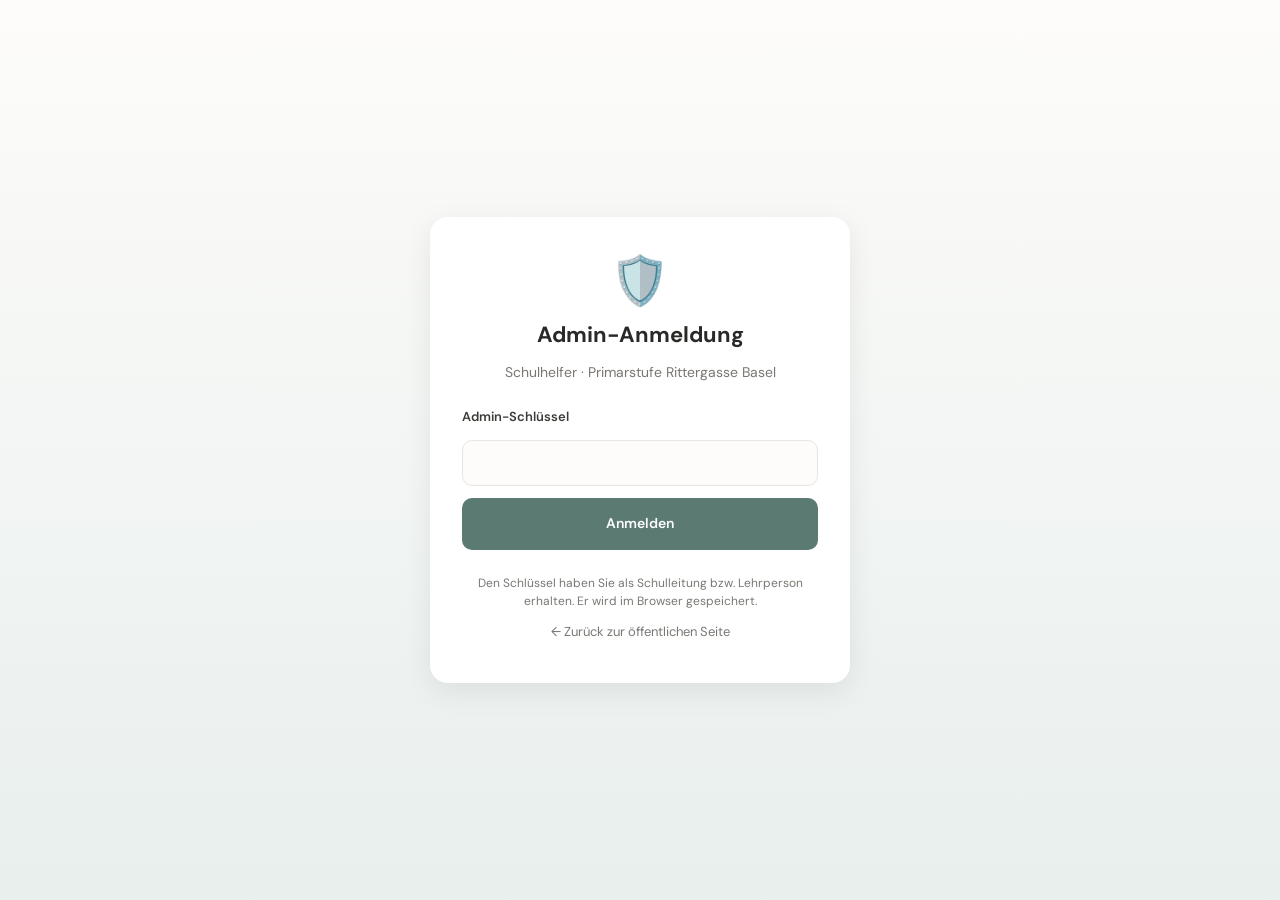
==== admin/index.html @ 792a7410 "Auto-archive by calendar year Replaces Schuljahr (Aug–Jul school year) with calendar-year semantics " ====
<!DOCTYPE html>
<html lang="de">
<head>
  <meta charset="UTF-8">
  <meta name="viewport" content="width=device-width, initial-scale=1, viewport-fit=cover">
  <meta name="theme-color" content="#1e3a5f">
  <meta name="robots" content="noindex,nofollow">
  <title>Admin · Schulhelfer Rittergasse</title>

  <link rel="preconnect" href="https://fonts.googleapis.com">
  <link rel="preconnect" href="https://fonts.gstatic.com" crossorigin>
  <link href="https://fonts.googleapis.com/css2?family=DM+Sans:wght@400;500;600;700&display=swap" rel="stylesheet">

  <!-- Reuse the public-site design tokens (palette, typography, spacing). -->
  <link rel="stylesheet" href="../css/styles.css">
  <link rel="stylesheet" href="admin.css">

  <!-- Prevent flash of wrong theme. -->
  <script>
    (function(){var t=localStorage.getItem('theme')||(matchMedia('(prefers-color-scheme:dark)').matches?'dark':'light');if(t==='dark')document.documentElement.setAttribute('data-theme','dark')})();
  </script>

  <link rel="icon" href="data:image/svg+xml,<svg xmlns='http://www.w3.org/2000/svg' viewBox='0 0 100 100'><text y='.9em' font-size='90'>🛡️</text></svg>">
</head>
<body class="admin-body">

  <!-- ============================ Login ============================ -->
  <section id="login-view" class="admin-login" hidden>
    <div class="login-card">
      <div class="login-icon" aria-hidden="true">🛡️</div>
      <h1>Admin-Anmeldung</h1>
      <p class="login-sub">Schulhelfer · Primarstufe Rittergasse Basel</p>
      <form id="login-form" autocomplete="off">
        <label for="login-key">Admin-Schlüssel</label>
        <input type="password" id="login-key" autocomplete="current-password" autocapitalize="off" required>
        <button type="submit" class="btn btn-primary" id="login-btn">
          <span class="btn-label">Anmelden</span>
          <span class="btn-spinner" hidden></span>
        </button>
      </form>
      <p id="login-error" class="error-msg" hidden></p>
      <p class="login-help">
        Den Schlüssel haben Sie als Schulleitung bzw. Lehrperson erhalten.
        Er wird im Browser gespeichert.
      </p>
      <p class="login-back"><a href="../">← Zurück zur öffentlichen Seite</a></p>
    </div>
  </section>

  <!-- ============================ Dashboard ============================ -->
  <section id="dashboard-view" class="admin-dashboard" hidden>
    <header class="admin-header">
      <div class="admin-header-row">
        <div class="admin-title-block">
          <span class="admin-icon" aria-hidden="true">🛡️</span>
          <div>
            <h1 class="admin-title">Schulhelfer · Admin</h1>
            <p class="admin-subtitle">Primarstufe Rittergasse Basel</p>
          </div>
        </div>
        <nav class="admin-nav">
          <a href="../" class="btn btn-ghost">→ öffentliche Seite</a>
          <button type="button" class="btn btn-ghost" id="logout-btn">Abmelden</button>
        </nav>
      </div>
    </header>

    <main class="admin-main">
      <div class="admin-toolbar">
        <button type="button" class="btn btn-primary" id="new-event-btn">+ Neuer Anlass</button>
        <button type="button" class="btn btn-secondary" id="refresh-btn" aria-label="Liste aktualisieren">↻</button>
        <span class="toolbar-spacer"></span>
        <button type="button" class="btn btn-ghost" id="integrity-btn" title="Auf Datenfehler prüfen">🔍 Daten prüfen</button>
        <button type="button" class="btn btn-ghost" id="archive-btn" title="Vergangenes Jahr archivieren">📂 Jahr archivieren</button>
        <a class="btn btn-ghost" id="sheet-link" href="#" target="_blank" rel="noopener noreferrer" title="Google-Tabelle öffnen (für Fortgeschrittene)">📋 Tabelle</a>
      </div>

      <div id="loading-banner" class="admin-banner admin-banner--info" hidden>Wird geladen…</div>
      <div id="error-banner" class="admin-banner admin-banner--error" hidden></div>
      <div id="success-banner" class="admin-banner admin-banner--success" hidden></div>

      <section class="admin-section">
        <div class="admin-section-head">
          <h2>Kommende Anlässe</h2>
          <span id="count-upcoming" class="admin-count">0</span>
        </div>
        <div id="upcoming-list" class="admin-event-list"></div>
        <p id="upcoming-empty" class="admin-empty" hidden>Keine kommenden Anlässe.</p>
      </section>

      <section class="admin-section">
        <div class="admin-section-head">
          <h2>Abgesagte Anlässe</h2>
          <span id="count-cancelled" class="admin-count">0</span>
        </div>
        <div id="cancelled-list" class="admin-event-list"></div>
        <p id="cancelled-empty" class="admin-empty" hidden>Keine abgesagten Anlässe.</p>
      </section>

      <section class="admin-section">
        <div class="admin-section-head">
          <h2>Vergangene Anlässe</h2>
          <span id="count-past" class="admin-count">0</span>
        </div>
        <div id="past-list" class="admin-event-list"></div>
        <p id="past-empty" class="admin-empty" hidden>Keine vergangenen Anlässe.</p>
      </section>
    </main>
  </section>

  <!-- ============================ Event modal ============================ -->
  <div id="event-modal" class="modal" hidden role="dialog" aria-modal="true" aria-labelledby="event-modal-title">
    <div class="modal-backdrop" data-close></div>
    <div class="modal-content">
      <header class="modal-head">
        <h2 id="event-modal-title">Neuer Anlass</h2>
        <button type="button" class="modal-close" aria-label="Schliessen" data-close>×</button>
      </header>
      <form id="event-form" novalidate>
        <input type="hidden" id="event-id">
        <div class="form-row">
          <label for="event-name">Name <span class="req" aria-hidden="true">*</span></label>
          <input type="text" id="event-name" required maxlength="120" placeholder="z.B. Sporttag Mittelstufe">
        </div>
        <div class="form-grid-2">
          <div class="form-row">
            <label for="event-date">Datum <span class="req" aria-hidden="true">*</span></label>
            <input type="date" id="event-date" required>
          </div>
          <div class="form-row">
            <label for="event-helfer">Benötigte Helfer <span class="req" aria-hidden="true">*</span></label>
            <input type="number" id="event-helfer" min="1" required placeholder="z.B. 8">
          </div>
        </div>
        <div class="form-row">
          <label for="event-time">Zeit <span class="hint">(optional)</span></label>
          <input type="text" id="event-time" placeholder="z.B. 14:00-18:00 oder &laquo;ab 16:00&raquo;">
        </div>
        <div class="form-row">
          <label for="event-desc">Beschreibung <span class="hint">(optional)</span></label>
          <textarea id="event-desc" rows="3" maxlength="500" placeholder="Was sollen die Helfer tun?"></textarea>
        </div>
        <p id="event-form-error" class="error-msg" hidden></p>
        <footer class="modal-foot">
          <button type="button" class="btn btn-secondary" data-close>Abbrechen</button>
          <button type="submit" class="btn btn-primary" id="event-save-btn">
            <span class="btn-label">Speichern</span>
            <span class="btn-spinner" hidden></span>
          </button>
        </footer>
      </form>
    </div>
  </div>

  <!-- ============================ Confirm modal ============================ -->
  <div id="confirm-modal" class="modal" hidden role="dialog" aria-modal="true" aria-labelledby="confirm-title">
    <div class="modal-backdrop" data-close></div>
    <div class="modal-content modal-content--small">
      <header class="modal-head">
        <h2 id="confirm-title">Bestätigen</h2>
        <button type="button" class="modal-close" aria-label="Schliessen" data-close>×</button>
      </header>
      <div class="modal-body">
        <p id="confirm-text"></p>
      </div>
      <footer class="modal-foot">
        <button type="button" class="btn btn-secondary" data-close>Abbrechen</button>
        <button type="button" class="btn btn-danger" id="confirm-ok-btn">Absagen</button>
      </footer>
    </div>
  </div>

  <!-- ============================ Helpers (per-event) modal ============================ -->
  <div id="helpers-modal" class="modal" hidden role="dialog" aria-modal="true" aria-labelledby="helpers-title">
    <div class="modal-backdrop" data-close></div>
    <div class="modal-content modal-content--wide">
      <header class="modal-head">
        <h2 id="helpers-title">Helfer</h2>
        <button type="button" class="modal-close" aria-label="Schliessen" data-close>×</button>
      </header>
      <p id="helpers-event-meta" class="helpers-meta"></p>
      <div id="helpers-error" class="error-msg" hidden></div>
      <div id="helpers-list" class="helpers-list"></div>
      <p id="helpers-empty" class="admin-empty" hidden>Noch keine Anmeldungen.</p>
      <div class="helpers-bulk">
        <button type="button" class="btn btn-secondary" id="helpers-mailto-btn">📧 E-Mail an alle</button>
        <button type="button" class="btn btn-primary" id="helpers-add-btn">+ Helfer manuell eintragen</button>
      </div>
    </div>
  </div>

  <!-- ============================ Manual helper entry modal ============================ -->
  <div id="manual-modal" class="modal" hidden role="dialog" aria-modal="true" aria-labelledby="manual-title">
    <div class="modal-backdrop" data-close></div>
    <div class="modal-content modal-content--small">
      <header class="modal-head">
        <h2 id="manual-title">Helfer manuell eintragen</h2>
        <button type="button" class="modal-close" aria-label="Schliessen" data-close>×</button>
      </header>
      <form id="manual-form" novalidate>
        <input type="hidden" id="manual-event-id">
        <p id="manual-event-name" class="helpers-meta"></p>
        <div class="form-row">
          <label for="manual-name">Name <span class="req" aria-hidden="true">*</span></label>
          <input type="text" id="manual-name" required maxlength="100" placeholder="Vor- und Nachname">
        </div>
        <div class="form-row">
          <label for="manual-email">E-Mail <span class="req" aria-hidden="true">*</span></label>
          <input type="email" id="manual-email" required maxlength="254" placeholder="email@beispiel.ch">
        </div>
        <div class="form-row">
          <label for="manual-tel">Telefon <span class="hint">(optional)</span></label>
          <input type="tel" id="manual-tel" maxlength="30" placeholder="+41 79 123 45 67">
        </div>
        <p id="manual-error" class="error-msg" hidden></p>
        <footer class="modal-foot">
          <button type="button" class="btn btn-secondary" data-close>Abbrechen</button>
          <button type="submit" class="btn btn-primary" id="manual-save-btn">
            <span class="btn-label">Eintragen</span>
            <span class="btn-spinner" hidden></span>
          </button>
        </footer>
      </form>
    </div>
  </div>

  <!-- ============================ Archive modal ============================ -->
  <div id="archive-modal" class="modal" hidden role="dialog" aria-modal="true" aria-labelledby="archive-title">
    <div class="modal-backdrop" data-close></div>
    <div class="modal-content modal-content--small">
      <header class="modal-head">
        <h2 id="archive-title">📂 Jahr archivieren</h2>
        <button type="button" class="modal-close" aria-label="Schliessen" data-close>×</button>
      </header>
      <div class="modal-body">
        <p>Anlässe und Anmeldungen des gewählten Kalenderjahrs werden in dedizierte Archiv-Tabs verschoben und dort schreibgeschützt. Hinweis: vergangene Jahre werden täglich um 03:00 automatisch archiviert; manuelles Archivieren ist nur in Sonderfällen nötig.</p>
        <div class="form-row">
          <label for="archive-year">Jahr</label>
          <select id="archive-year"></select>
        </div>
        <label class="checkbox-row">
          <input type="checkbox" id="archive-confirm">
          <span>Ich habe geprüft, dass nichts mehr geändert werden muss.</span>
        </label>
        <p id="archive-error" class="error-msg" hidden></p>
      </div>
      <footer class="modal-foot">
        <button type="button" class="btn btn-secondary" data-close>Abbrechen</button>
        <button type="button" class="btn btn-primary" id="archive-go-btn" disabled>
          <span class="btn-label">Archivieren</span>
          <span class="btn-spinner" hidden></span>
        </button>
      </footer>
    </div>
  </div>

  <!-- ============================ Integrity result modal ============================ -->
  <div id="integrity-modal" class="modal" hidden role="dialog" aria-modal="true" aria-labelledby="integrity-title">
    <div class="modal-backdrop" data-close></div>
    <div class="modal-content">
      <header class="modal-head">
        <h2 id="integrity-title">🔍 Datenprüfung</h2>
        <button type="button" class="modal-close" aria-label="Schliessen" data-close>×</button>
      </header>
      <div class="modal-body">
        <div id="integrity-loading" hidden>Wird geprüft…</div>
        <div id="integrity-result"></div>
      </div>
      <footer class="modal-foot">
        <button type="button" class="btn btn-secondary" data-close>Schliessen</button>
      </footer>
    </div>
  </div>

  <script>
    const CONFIG = {
      API_URL: 'https://script.google.com/macros/s/AKfycbzeyNTd8C1rmas-Nk5sF--Aa2Ck6ugw-wd6ts2slxpaVV8M9JzmKZW7GzipXYRsDbEf/exec',
      SPREADSHEET_URL: 'https://docs.google.com/spreadsheets/d/1j844wKN_NrXyPSVyf1iuNfxydpGdUCOzQg9HQn549Qg/edit?usp=sharing'
    };
  </script>
  <script src="admin.js"></script>
</body>
</html>
---- css/styles.css ----
/* ========================================
   SCHULHELFER – Primarstufe Rittergasse Basel
   Clean Elegant Pastel Design
   ======================================== */

/* Font is loaded via <link> in index.html for better performance */

:root {
  /* Elegant pastel palette - Light mode */
  --sage: #7c9a92;
  --sage-light: #e8efed;
  --sage-dark: #5a7a72;

  --blush: #d4a5a5;
  --blush-light: #f9f0f0;

  --sky: #94b4c1;
  --sky-light: #e8f1f4;

  --sand: #c9b99a;
  --sand-light: #f7f4ee;

  --lavender: #a8a4ce;
  --lavender-light: #f0eff7;

  --white: #ffffff;
  --cream: #fdfcfa;
  --warm-white: #faf9f7;

  --gray-100: #f5f4f2;
  --gray-200: #e8e6e3;
  --gray-300: #d4d2cf;
  --gray-400: #a8a5a0;
  --gray-500: #7a7772;
  --gray-600: #5c5955;
  --gray-700: #3d3b38;
  --gray-800: #2a2927;

  --success: #6b9080;
  --success-bg: #e8f0ec;
  --error: #c17b7b;
  --error-bg: #f9efef;
  --warning: #c4a35a;
  --warning-bg: #f9f5eb;

  /* Typography */
  --font: 'DM Sans', -apple-system, BlinkMacSystemFont, sans-serif;

  /* Spacing */
  --space-1: 4px;
  --space-2: 8px;
  --space-3: 12px;
  --space-4: 16px;
  --space-5: 20px;
  --space-6: 24px;
  --space-8: 32px;
  --space-10: 40px;
  --space-12: 48px;
  --space-16: 64px;
  --space-20: 80px;

  /* Radius */
  --radius-sm: 6px;
  --radius: 10px;
  --radius-lg: 14px;
  --radius-xl: 18px;
  --radius-full: 9999px;

  /* Shadows - very soft */
  --shadow-xs: 0 1px 2px rgba(0,0,0,0.03);
  --shadow-sm: 0 2px 4px rgba(0,0,0,0.04);
  --shadow: 0 2px 8px rgba(0,0,0,0.05);
  --shadow-md: 0 4px 16px rgba(0,0,0,0.06);
  --shadow-lg: 0 8px 30px rgba(0,0,0,0.08);

  /* Transitions */
  --ease: cubic-bezier(0.4, 0, 0.2, 1);
  --duration: 200ms;

  /* Theme transition */
  --theme-transition: background-color 0.4s ease, color 0.4s ease, border-color 0.4s ease, box-shadow 0.4s ease, fill 0.4s ease, stroke 0.4s ease;
}

/* Dark mode */
[data-theme="dark"] {
  /* Refined dark pastel palette - softer, more elegant */
  --sage: #9ac0b4;
  --sage-light: #252d2a;
  --sage-dark: #b5d4c8;

  --blush: #d4b5b5;
  --blush-light: #2d2626;

  --sky: #a8c8d4;
  --sky-light: #252a2d;

  --sand: #d4c8ae;
  --sand-light: #2a2924;

  --lavender: #c0bce0;
  --lavender-light: #28272f;

  /* Refined dark backgrounds - warmer, less harsh */
  --white: #1c1c1a;
  --cream: #201f1d;
  --warm-white: #242321;

  /* Refined gray scale for dark mode */
  --gray-100: #282726;
  --gray-200: #363432;
  --gray-300: #484644;
  --gray-400: #6e6c68;
  --gray-500: #928f8a;
  --gray-600: #b5b2ac;
  --gray-700: #d8d6d2;
  --gray-800: #eeece8;

  /* Status colors - slightly brighter for dark mode */
  --success: #8fc0ac;
  --success-bg: #1e2622;
  --error: #d49090;
  --error-bg: #261e1e;
  --warning: #d4b870;
  --warning-bg: #262318;

  /* Adjusted shadows for dark mode */
  --shadow-xs: 0 1px 2px rgba(0,0,0,0.15);
  --shadow-sm: 0 2px 4px rgba(0,0,0,0.2);
  --shadow: 0 2px 8px rgba(0,0,0,0.25);
  --shadow-md: 0 4px 16px rgba(0,0,0,0.3);
  --shadow-lg: 0 8px 30px rgba(0,0,0,0.35);
}

/* Reset */
*, *::before, *::after {
  box-sizing: border-box;
  margin: 0;
  padding: 0;
}

html {
  font-size: 16px;
  scroll-behavior: smooth;
  -webkit-text-size-adjust: 100%;
}

@media (prefers-reduced-motion: reduce) {
  html { scroll-behavior: auto; }
  * { animation-duration: 0.01ms !important; transition-duration: 0.01ms !important; }
}

body {
  font-family: var(--font);
  font-size: 1rem;
  line-height: 1.6;
  color: var(--gray-700);
  background: var(--cream);
  min-height: 100vh;
  display: flex;
  flex-direction: column;
  -webkit-font-smoothing: antialiased;
}

/* Utilities */
.visually-hidden {
  position: absolute;
  width: 1px;
  height: 1px;
  padding: 0;
  margin: -1px;
  overflow: hidden;
  clip: rect(0,0,0,0);
  white-space: nowrap;
  border: 0;
}

[hidden] { display: none !important; }

/* Skip Link */
.skip-link {
  position: absolute;
  top: -100%;
  left: 50%;
  transform: translateX(-50%);
  z-index: 9999;
  padding: var(--space-3) var(--space-6);
  background: var(--sage);
  color: var(--white);
  font-weight: 600;
  text-decoration: none;
  border-radius: var(--radius);
  transition: top var(--duration) var(--ease);
}

.skip-link:focus {
  top: var(--space-4);
}

/* Container */
.container {
  width: 100%;
  max-width: 640px;
  margin: 0 auto;
  padding: 0 var(--space-6);
}

/* Header */
.header {
  padding: var(--space-12) 0 var(--space-10);
  background: var(--white);
  border-bottom: 1px solid var(--gray-200);
}

.header-content {
  display: flex;
  align-items: center;
  gap: var(--space-5);
  margin-bottom: var(--space-6);
}

.school-badge {
  width: 60px;
  height: 60px;
  background: var(--sage-light);
  border-radius: var(--radius-lg);
  display: flex;
  align-items: center;
  justify-content: center;
  flex-shrink: 0;
}

.school-icon {
  font-size: 1.75rem;
  line-height: 1;
}

.school-info {
  flex: 1;
}

.school-name {
  font-size: 0.6875rem;
  font-weight: 600;
  color: var(--sage);
  text-transform: uppercase;
  letter-spacing: 0.1em;
  margin-bottom: var(--space-1);
}

.site-title {
  font-size: 1.75rem;
  font-weight: 700;
  line-height: 1.2;
  color: var(--gray-800);
  letter-spacing: -0.02em;
  margin: 0;
}

.school-type {
  display: none;
}

.header-intro {
  font-size: 1.0625rem;
  line-height: 1.65;
  color: var(--gray-500);
}

@media (min-width: 640px) {
  .header { padding: var(--space-16) 0 var(--space-12); }
  .school-badge { width: 68px; height: 68px; }
  .school-icon { font-size: 2rem; }
  .site-title { font-size: 2.125rem; }
}

/* Main */
.main {
  flex: 1;
  padding: var(--space-10) 0 var(--space-16);
}

@media (min-width: 640px) {
  .main { padding: var(--space-12) 0 var(--space-20); }
}

/* Messages */
.message {
  display: flex;
  align-items: flex-start;
  gap: var(--space-4);
  padding: var(--space-5);
  border-radius: var(--radius-lg);
  margin-bottom: var(--space-8);
  animation: fadeIn 0.3s var(--ease);
}

@keyframes fadeIn {
  from { opacity: 0; transform: translateY(-8px); }
  to { opacity: 1; transform: translateY(0); }
}

.message--error {
  background: var(--error-bg);
  color: #8b5a5a;
}

.message--success {
  background: var(--success-bg);
  color: #4a6b5a;
}

.message-icon { flex-shrink: 0; }

.message-content { flex: 1; }

.message-content strong {
  display: block;
  font-weight: 600;
  margin-bottom: var(--space-1);
}

.message-close {
  padding: var(--space-2);
  background: none;
  border: none;
  border-radius: var(--radius-sm);
  cursor: pointer;
  color: inherit;
  opacity: 0.5;
  transition: opacity var(--duration) var(--ease);
}

.message-close:hover { opacity: 0.8; }

/* Calendar Download in Success */
.calendar-download-success {
  display: flex;
  align-items: center;
  justify-content: center;
  gap: var(--space-2);
  width: 100%;
  margin-top: var(--space-5);
  padding: var(--space-3) var(--space-5);
  background: var(--sage);
  color: var(--white);
  border: none;
  border-radius: var(--radius);
  font-size: 0.875rem;
  font-weight: 600;
  font-family: inherit;
  cursor: pointer;
  transition: all var(--duration) var(--ease);
}

.calendar-download-success:hover {
  background: var(--sage-dark);
}

.calendar-download-success svg {
  width: 16px;
  height: 16px;
  flex-shrink: 0;
}

/* Loading */
.loading {
  text-align: center;
  padding: var(--space-16) 0;
  color: var(--gray-400);
}

.loading-spinner {
  width: 32px;
  height: 32px;
  border: 2px solid var(--gray-200);
  border-top-color: var(--sage);
  border-radius: 50%;
  margin: 0 auto var(--space-4);
  animation: spin 1s linear infinite;
}

@keyframes spin { to { transform: rotate(360deg); } }

/* Section */
.section-header {
  margin-bottom: var(--space-8);
}

.section-heading {
  display: flex;
  align-items: center;
  gap: var(--space-3);
  font-size: 1.25rem;
  font-weight: 700;
  color: var(--gray-700);
  margin: 0 0 var(--space-2);
}

.section-icon {
  font-size: 1.125rem;
}

.section-intro {
  color: var(--gray-500);
  font-size: 0.9375rem;
}

/* Events */
.events-list {
  display: flex;
  flex-direction: column;
  gap: var(--space-4);
}

/* Event Card */
.event-card {
  background: var(--white);
  border: 1px solid var(--gray-200);
  border-radius: var(--radius-xl);
  padding: var(--space-6);
  cursor: pointer;
  transition: all var(--duration) var(--ease);
  animation: slideUp 0.4s var(--ease) both;
}

.event-card:nth-child(1) { animation-delay: 0s; }
.event-card:nth-child(2) { animation-delay: 0.04s; }
.event-card:nth-child(3) { animation-delay: 0.08s; }
.event-card:nth-child(4) { animation-delay: 0.12s; }
.event-card:nth-child(5) { animation-delay: 0.16s; }

@keyframes slideUp {
  from { opacity: 0; transform: translateY(10px); }
  to { opacity: 1; transform: translateY(0); }
}

.event-card:hover {
  border-color: var(--sage);
  box-shadow: var(--shadow-md);
}

.event-card:focus {
  outline: none;
  border-color: var(--sage);
  box-shadow: 0 0 0 3px var(--sage-light);
}

.event-card[aria-selected="true"] {
  border-color: var(--sage);
  background: var(--sage-light);
}

.event-countdown {
  display: inline-flex;
  align-items: center;
  gap: var(--space-2);
  font-size: 0.6875rem;
  font-weight: 600;
  color: var(--sage-dark);
  background: var(--sage-light);
  padding: var(--space-1) var(--space-3);
  border-radius: var(--radius-full);
  margin-bottom: var(--space-4);
  text-transform: uppercase;
  letter-spacing: 0.04em;
}

.event-countdown svg {
  width: 10px;
  height: 10px;
}

.event-header {
  display: flex;
  justify-content: space-between;
  align-items: flex-start;
  gap: var(--space-4);
  margin-bottom: var(--space-4);
}

.event-name {
  font-size: 1.0625rem;
  font-weight: 600;
  color: var(--gray-700);
  margin: 0;
  line-height: 1.4;
}

.event-badge {
  flex-shrink: 0;
  padding: var(--space-1) var(--space-3);
  border-radius: var(--radius-full);
  font-size: 0.6875rem;
  font-weight: 600;
  text-transform: uppercase;
  letter-spacing: 0.02em;
}

.event-badge--available {
  background: var(--sky-light);
  color: #5a8a9a;
}

.event-badge--limited {
  background: var(--sand-light);
  color: #9a8a5a;
}

.event-badge--last {
  background: var(--blush-light);
  color: #a47a7a;
}

.event-badge--full {
  background: var(--gray-100);
  color: var(--gray-500);
}

/* Fully-booked events stay visible (so admins can still pull the
   Helferliste) but are visually muted and not selectable. */
.event-card--full {
  opacity: 0.7;
  cursor: default;
}

.event-card--full:hover {
  transform: none;
  box-shadow: none;
}

.event-cta--disabled {
  color: var(--gray-500);
  font-style: italic;
  font-weight: 500;
}

.event-meta {
  display: flex;
  flex-wrap: wrap;
  gap: var(--space-2) var(--space-5);
  margin-bottom: var(--space-4);
}

.event-meta-item {
  display: inline-flex;
  align-items: center;
  gap: var(--space-2);
  font-size: 0.875rem;
  color: var(--gray-500);
}

.event-meta-item svg {
  color: var(--gray-400);
  flex-shrink: 0;
}

.event-description {
  font-size: 0.875rem;
  color: var(--gray-500);
  line-height: 1.6;
  margin: 0 0 var(--space-5);
}

.event-actions {
  display: flex;
  align-items: center;
  justify-content: space-between;
  gap: var(--space-4);
  padding-top: var(--space-4);
  border-top: 1px solid var(--gray-100);
}

.event-cta {
  display: flex;
  align-items: center;
  gap: var(--space-2);
  font-size: 0.875rem;
  font-weight: 600;
  color: var(--sage);
}

.event-cta svg {
  transition: transform var(--duration) var(--ease);
}

.event-card:hover .event-cta svg {
  transform: translateX(3px);
}

.event-downloads {
  display: flex;
  align-items: center;
  gap: var(--space-2);
  flex-wrap: wrap;
  justify-content: flex-end;
}

.download-btn,
.calendar-download-btn {
  display: inline-flex;
  align-items: center;
  gap: var(--space-2);
  padding: var(--space-2) var(--space-3);
  background: var(--gray-100);
  border: none;
  border-radius: var(--radius);
  font-size: 0.75rem;
  font-weight: 600;
  font-family: inherit;
  color: var(--gray-500);
  cursor: pointer;
  transition: all var(--duration) var(--ease);
}

.download-btn:hover,
.calendar-download-btn:hover {
  background: var(--sage);
  color: var(--white);
}

.download-btn:focus,
.calendar-download-btn:focus {
  outline: none;
  box-shadow: 0 0 0 2px var(--sage-light);
}

.download-btn svg,
.calendar-download-btn svg {
  width: 12px;
  height: 12px;
}

/* No Events */
.no-events {
  text-align: center;
  padding: var(--space-16) 0;
  color: var(--gray-500);
}

.no-events-icon {
  margin-bottom: var(--space-4);
  color: var(--gray-300);
}

.no-events h3 {
  font-size: 1.0625rem;
  color: var(--gray-600);
  margin-bottom: var(--space-2);
  font-weight: 600;
}

.no-events p {
  font-size: 0.9375rem;
}

/* Registration */
.registration-section {
  margin-top: var(--space-10);
  animation: fadeIn 0.3s var(--ease);
}

.registration-card {
  background: var(--white);
  border: 1px solid var(--gray-200);
  border-radius: var(--radius-xl);
  overflow: hidden;
}

.registration-header {
  padding: var(--space-4) var(--space-6);
  border-bottom: 1px solid var(--gray-100);
}

.back-btn {
  display: inline-flex;
  align-items: center;
  gap: var(--space-2);
  padding: var(--space-2) var(--space-3);
  background: none;
  border: none;
  border-radius: var(--radius);
  font-size: 0.875rem;
  font-weight: 500;
  font-family: inherit;
  color: var(--gray-500);
  cursor: pointer;
  transition: color var(--duration) var(--ease);
}

.back-btn:hover {
  color: var(--sage);
}

.registration-content {
  padding: var(--space-8);
}

.registration-title {
  display: flex;
  align-items: center;
  gap: var(--space-3);
  font-size: 1.25rem;
  font-weight: 700;
  color: var(--gray-700);
  margin: 0 0 var(--space-6);
}

.registration-title svg {
  color: var(--sage);
}

.selected-event {
  background: var(--sage-light);
  padding: var(--space-5);
  border-radius: var(--radius-lg);
  margin-bottom: var(--space-8);
}

.selected-label {
  display: block;
  font-size: 0.6875rem;
  font-weight: 600;
  color: var(--gray-500);
  text-transform: uppercase;
  letter-spacing: 0.08em;
  margin-bottom: var(--space-2);
}

.selected-name {
  font-size: 1.0625rem;
  font-weight: 600;
  color: var(--sage-dark);
}

/* Form */
.registration-form {
  display: flex;
  flex-direction: column;
  gap: var(--space-6);
}

.form-group {
  display: flex;
  flex-direction: column;
}

.form-label {
  display: flex;
  align-items: baseline;
  gap: var(--space-2);
  font-size: 0.875rem;
  font-weight: 600;
  color: var(--gray-600);
  margin-bottom: var(--space-2);
}

.required {
  color: var(--blush);
}

.optional {
  font-weight: 400;
  color: var(--gray-400);
  font-size: 0.75rem;
}

.input-wrapper {
  position: relative;
}

.input-icon {
  position: absolute;
  left: var(--space-4);
  top: 50%;
  transform: translateY(-50%);
  color: var(--gray-400);
  pointer-events: none;
  transition: color var(--duration) var(--ease);
}

.form-input {
  width: 100%;
  padding: var(--space-4) var(--space-4) var(--space-4) 48px;
  font-size: 1rem;
  font-family: inherit;
  color: var(--gray-700);
  background: var(--white);
  border: 1px solid var(--gray-200);
  border-radius: var(--radius-lg);
  transition: all var(--duration) var(--ease);
}

.form-input::placeholder {
  color: var(--gray-400);
}

.form-input:hover {
  border-color: var(--gray-300);
}

.form-input:focus {
  outline: none;
  border-color: var(--sage);
  box-shadow: 0 0 0 3px var(--sage-light);
}

.form-input:focus ~ .input-icon {
  color: var(--sage);
}

.form-input[aria-invalid="true"] {
  border-color: var(--blush);
}

.form-hint {
  margin-top: var(--space-2);
  font-size: 0.75rem;
  color: var(--gray-400);
}

.form-error {
  margin-top: var(--space-2);
  font-size: 0.8125rem;
  color: var(--error);
  font-weight: 500;
}

/* Button */
.btn {
  display: inline-flex;
  align-items: center;
  justify-content: center;
  gap: var(--space-2);
  padding: var(--space-4) var(--space-6);
  font-size: 1rem;
  font-weight: 600;
  font-family: inherit;
  border: none;
  border-radius: var(--radius-lg);
  cursor: pointer;
  transition: all var(--duration) var(--ease);
  min-height: 52px;
}

.btn:disabled {
  opacity: 0.5;
  cursor: not-allowed;
}

.btn-primary {
  width: 100%;
  background: var(--sage);
  color: var(--white);
}

.btn-primary:hover:not(:disabled) {
  background: var(--sage-dark);
}

.btn-primary:focus {
  outline: none;
  box-shadow: 0 0 0 3px var(--sage-light);
}

.btn-content,
.btn-loading {
  display: inline-flex;
  align-items: center;
  gap: var(--space-2);
}

.spinner {
  width: 18px;
  height: 18px;
  border: 2px solid rgba(255,255,255,0.3);
  border-top-color: var(--white);
  border-radius: 50%;
  animation: spin 0.7s linear infinite;
}

/* Footer */
.footer {
  background: var(--warm-white);
  border-top: 1px solid var(--gray-200);
  padding: var(--space-10) 0;
  margin-top: auto;
}

.footer-main {
  display: flex;
  flex-direction: column;
  gap: var(--space-4);
  margin-bottom: var(--space-6);
}

.footer-brand {
  display: flex;
  align-items: center;
  gap: var(--space-4);
}

.footer-icon {
  font-size: 1.5rem;
}

.footer-info strong {
  display: block;
  font-size: 0.9375rem;
  color: var(--gray-700);
  font-weight: 600;
}

.footer-info span {
  font-size: 0.8125rem;
  color: var(--gray-500);
}

.footer-thanks {
  font-size: 0.9375rem;
  color: var(--gray-500);
}

.footer-bottom {
  padding-top: var(--space-5);
  border-top: 1px solid var(--gray-200);
}

.footer-links {
  display: flex;
  align-items: center;
  justify-content: center;
  gap: var(--space-4);
  flex-wrap: wrap;
}

.footer-separator {
  color: var(--gray-300);
}

.back-to-top,
.spreadsheet-link {
  display: inline-flex;
  align-items: center;
  gap: var(--space-2);
  font-size: 0.8125rem;
  color: var(--gray-500);
  text-decoration: none;
  font-weight: 500;
  padding: var(--space-2) var(--space-3);
  border-radius: var(--radius);
  transition: color var(--duration) var(--ease);
}

.back-to-top:hover,
.spreadsheet-link:hover {
  color: var(--sage);
}

.spreadsheet-link svg {
  opacity: 0.6;
}

@media (min-width: 640px) {
  .footer-main {
    flex-direction: row;
    justify-content: space-between;
    align-items: center;
  }
}

/* =============================================
   Theme Toggle - Premium Minimalist Design
   ============================================= */

/* Custom easing for premium feel */
@keyframes toggle-pulse {
  0% { box-shadow: var(--toggle-shadow), 0 0 0 0 var(--toggle-glow); }
  50% { box-shadow: var(--toggle-shadow), 0 0 0 8px transparent; }
  100% { box-shadow: var(--toggle-shadow), 0 0 0 0 transparent; }
}

@keyframes icon-enter {
  0% { opacity: 0; transform: rotate(-30deg) scale(0.5); }
  60% { opacity: 1; transform: rotate(8deg) scale(1.08); }
  100% { opacity: 1; transform: rotate(0deg) scale(1); }
}

.theme-toggle {
  /* Positioning */
  position: fixed;
  bottom: var(--space-6);
  right: var(--space-6);
  z-index: 1000;

  /* Sizing */
  width: 42px;
  height: 42px;

  /* Shape */
  border-radius: var(--radius-full);
  border: 1px solid var(--gray-200);

  /* Colors - light mode */
  --toggle-bg: var(--white);
  --toggle-border: var(--gray-200);
  --toggle-icon: var(--gray-500);
  --toggle-icon-hover: var(--sage);
  --toggle-shadow: 0 2px 8px rgba(0,0,0,0.04), 0 1px 2px rgba(0,0,0,0.03);
  --toggle-shadow-hover: 0 4px 12px rgba(0,0,0,0.06), 0 2px 4px rgba(0,0,0,0.04);
  --toggle-glow: rgba(124, 154, 146, 0.2);

  background: var(--toggle-bg);
  color: var(--toggle-icon);
  box-shadow: var(--toggle-shadow);

  /* Layout */
  cursor: pointer;
  display: flex;
  align-items: center;
  justify-content: center;

  /* Transitions - smooth spring-like easing */
  transition:
    background-color 0.5s cubic-bezier(0.4, 0, 0.2, 1),
    border-color 0.5s cubic-bezier(0.4, 0, 0.2, 1),
    color 0.3s cubic-bezier(0.4, 0, 0.2, 1),
    box-shadow 0.4s cubic-bezier(0.4, 0, 0.2, 1),
    transform 0.25s cubic-bezier(0.34, 1.56, 0.64, 1),
    opacity 0.3s ease;

  /* Initial state - unobtrusive */
  opacity: 0.7;

  /* Glass effect */
  backdrop-filter: blur(12px) saturate(1.2);
  -webkit-backdrop-filter: blur(12px) saturate(1.2);

  /* Touch optimization */
  touch-action: manipulation;
  -webkit-tap-highlight-color: transparent;
  user-select: none;
  -webkit-user-select: none;
}

/* Dark mode button colors */
[data-theme="dark"] .theme-toggle {
  --toggle-bg: var(--gray-100);
  --toggle-border: var(--gray-200);
  --toggle-icon: var(--gray-500);
  --toggle-icon-hover: var(--sand);
  --toggle-shadow: 0 2px 8px rgba(0,0,0,0.2), 0 1px 2px rgba(0,0,0,0.15);
  --toggle-shadow-hover: 0 4px 16px rgba(0,0,0,0.25), 0 2px 6px rgba(0,0,0,0.2);
  --toggle-glow: rgba(212, 200, 174, 0.25);

  border-color: var(--toggle-border);
}

/* Hover state - elevated, highlighted */
.theme-toggle:hover {
  opacity: 1;
  transform: translateY(-2px);
  color: var(--toggle-icon-hover);
  box-shadow: var(--toggle-shadow-hover);
  border-color: var(--toggle-icon-hover);
}

/* Active state - satisfying press feedback */
.theme-toggle:active {
  transform: translateY(0) scale(0.94);
  opacity: 1;
  transition:
    transform 0.1s cubic-bezier(0.4, 0, 0.2, 1),
    opacity 0.1s ease;
}

/* Focus states for accessibility */
.theme-toggle:focus {
  outline: none;
  opacity: 1;
}

.theme-toggle:focus-visible {
  box-shadow: var(--toggle-shadow), 0 0 0 3px var(--toggle-glow);
  border-color: var(--toggle-icon-hover);
}

.theme-toggle:focus:not(:focus-visible) {
  box-shadow: var(--toggle-shadow);
}

/* Pulse animation on click */
.theme-toggle.clicked {
  animation: toggle-pulse 0.5s cubic-bezier(0.4, 0, 0.2, 1);
}

/* ===== Icon Styling ===== */

.theme-toggle .icon-container {
  position: relative;
  width: 20px;
  height: 20px;
  display: flex;
  align-items: center;
  justify-content: center;
}

.theme-toggle svg {
  width: 20px;
  height: 20px;
  position: absolute;
  stroke-width: 1.75;
  transition:
    transform 0.5s cubic-bezier(0.34, 1.56, 0.64, 1),
    opacity 0.4s cubic-bezier(0.4, 0, 0.2, 1);
  will-change: transform, opacity;
}

/* Moon icon - visible in light mode */
.theme-toggle .icon-moon {
  opacity: 1;
  transform: rotate(0deg) scale(1);
}

/* Sun icon - hidden in light mode */
.theme-toggle .icon-sun {
  opacity: 0;
  transform: rotate(45deg) scale(0.6);
}

/* Dark mode: elegant crossfade with rotation */
[data-theme="dark"] .theme-toggle .icon-moon {
  opacity: 0;
  transform: rotate(-45deg) scale(0.6);
}

[data-theme="dark"] .theme-toggle .icon-sun {
  opacity: 1;
  transform: rotate(0deg) scale(1);
}

/* Sun rays animation on hover in dark mode */
[data-theme="dark"] .theme-toggle:hover .icon-sun {
  transform: rotate(15deg) scale(1);
}

/* Moon tilt on hover in light mode */
.theme-toggle:hover .icon-moon {
  transform: rotate(-12deg) scale(1);
}

/* ===== Smooth Page Transitions ===== */

body,
.header,
.footer,
.event-card,
.modal,
.form-input,
.form-select,
.btn,
.card,
.nav,
.section,
input,
select,
textarea,
table,
th,
td,
a {
  transition: var(--theme-transition);
}

/* ===== Responsive Design ===== */

/* Large desktop - refined, unobtrusive */
@media (min-width: 1200px) {
  .theme-toggle {
    bottom: var(--space-8);
    right: var(--space-8);
    width: 40px;
    height: 40px;
    opacity: 0.6;
  }

  .theme-toggle svg {
    width: 18px;
    height: 18px;
  }

  .theme-toggle:hover {
    opacity: 1;
  }
}

/* Tablet landscape */
@media (min-width: 769px) and (max-width: 1199px) {
  .theme-toggle {
    bottom: var(--space-6);
    right: var(--space-6);
    width: 42px;
    height: 42px;
  }
}

/* Tablet portrait & large phones */
@media (min-width: 481px) and (max-width: 768px) {
  .theme-toggle {
    bottom: var(--space-5);
    right: var(--space-5);
    width: 44px;
    height: 44px;
    opacity: 0.75;
  }

  .theme-toggle svg {
    width: 20px;
    height: 20px;
  }
}

/* Mobile - touch-optimized */
@media (max-width: 480px) {
  .theme-toggle {
    bottom: calc(var(--space-4) + env(safe-area-inset-bottom, 0px));
    right: calc(var(--space-4) + env(safe-area-inset-right, 0px));
    width: 46px;
    height: 46px;
    opacity: 0.8;
  }

  .theme-toggle svg {
    width: 21px;
    height: 21px;
  }

  /* No hover effects on touch */
  .theme-toggle:hover {
    transform: none;
  }

  .theme-toggle:hover .icon-moon,
  .theme-toggle:hover .icon-sun {
    transform: rotate(0deg) scale(1);
  }

  [data-theme="dark"] .theme-toggle:hover .icon-sun {
    transform: rotate(0deg) scale(1);
  }

  /* Enhanced active state for touch feedback */
  .theme-toggle:active {
    transform: scale(0.92);
    opacity: 1;
    box-shadow: var(--toggle-shadow-hover);
  }
}

/* Small mobile */
@media (max-width: 360px) {
  .theme-toggle {
    bottom: calc(var(--space-3) + env(safe-area-inset-bottom, 0px));
    right: calc(var(--space-3) + env(safe-area-inset-right, 0px));
    width: 44px;
    height: 44px;
  }

  .theme-toggle svg {
    width: 19px;
    height: 19px;
  }
}

/* Landscape mobile */
@media (max-height: 500px) and (orientation: landscape) {
  .theme-toggle {
    bottom: var(--space-3);
    right: var(--space-4);
    width: 40px;
    height: 40px;
  }

  .theme-toggle svg {
    width: 18px;
    height: 18px;
  }
}

/* Retina displays */
@media (-webkit-min-device-pixel-ratio: 2), (min-resolution: 192dpi) {
  .theme-toggle svg {
    shape-rendering: geometricPrecision;
  }
}

/* Admin indicator */
.admin-indicator {
  position: fixed;
  bottom: var(--space-4);
  left: var(--space-4);
  z-index: 1000;
  display: inline-flex;
  align-items: center;
  gap: var(--space-2);
  padding: var(--space-2) var(--space-3);
  background: var(--sage, #1a7d36);
  color: var(--white, #fff);
  font-size: 0.75rem;
  font-weight: 600;
  border-radius: var(--radius);
  box-shadow: 0 2px 8px rgba(0,0,0,0.15);
}

.admin-indicator-label::before {
  content: '🔑 ';
}

.admin-indicator-logout {
  background: rgba(255,255,255,0.2);
  color: inherit;
  border: none;
  padding: 2px 8px;
  border-radius: 4px;
  font-family: inherit;
  font-size: 0.7rem;
  font-weight: 600;
  cursor: pointer;
}

.admin-indicator-logout:hover {
  background: rgba(255,255,255,0.35);
}

.admin-indicator-logout:focus {
  outline: 2px solid var(--white, #fff);
  outline-offset: 1px;
}

@media print {
  .admin-indicator { display: none; }
}

/* Reduced motion preference */
@media (prefers-reduced-motion: reduce) {
  .theme-toggle,
  .theme-toggle svg {
    transition-duration: 0.01ms !important;
    animation-duration: 0.01ms !important;
  }
}

/* =============================================
   Event Card – Mobile Layout Fixes
   ============================================= */

/* On narrow screens the badge can crush the event title.
   Stack the header vertically so the name gets full width. */
@media (max-width: 520px) {
  .event-header {
    flex-direction: column;
    align-items: flex-start;
    gap: var(--space-2);
  }

  .event-badge {
    /* Prevent the badge growing too wide on its own row */
    align-self: flex-start;
  }

  /* event-actions: allow wrapping and tighten the calendar button */
  .event-actions {
    flex-wrap: wrap;
    gap: var(--space-3);
  }

  /* Shrink download buttons to icon only on small screens */
  .download-btn .download-btn-label,
  .calendar-download-btn .calendar-btn-label {
    display: none;
  }

  /* Ensure the CTA arrow group doesn't get pushed off */
  .event-cta {
    flex: 1 0 auto;
  }
}

/* ===== Install to Home Screen ===== */

.footer-install {
  display: flex;
  justify-content: center;
  margin-top: var(--space-4);
  margin-bottom: var(--space-2);
}

.install-app-btn {
  display: inline-flex;
  align-items: center;
  gap: var(--space-2);
  padding: 0.65rem 1.1rem;
  border: 1px solid rgba(255, 255, 255, 0.25);
  border-radius: var(--radius-full);
  background: rgba(255, 255, 255, 0.08);
  color: inherit;
  font: inherit;
  font-size: 0.95rem;
  font-weight: 500;
  cursor: pointer;
  transition: background 0.2s ease, border-color 0.2s ease, transform 0.1s ease;
}

.install-app-btn:hover {
  background: rgba(255, 255, 255, 0.14);
  border-color: rgba(255, 255, 255, 0.4);
}

.install-app-btn:active {
  transform: scale(0.97);
}

.install-app-btn:focus-visible {
  outline: 2px solid var(--sage, #7c9a92);
  outline-offset: 2px;
}

.install-app-btn svg {
  flex-shrink: 0;
}

/* ===== Install-to-Home-Screen Dialog (native <dialog>) ===== */

.install-card {
  position: relative;
  padding: var(--space-6) var(--space-5) var(--space-5);
  text-align: center;
}

@keyframes install-pop {
  from { opacity: 0; transform: translateY(12px) scale(0.96); }
  to   { opacity: 1; transform: translateY(0)    scale(1);    }
}

.install-close {
  position: absolute;
  top: 0.5rem;
  right: 0.5rem;
  width: 36px;
  height: 36px;
  display: inline-flex;
  align-items: center;
  justify-content: center;
  border: none;
  background: transparent;
  color: inherit;
  opacity: 0.55;
  cursor: pointer;
  border-radius: var(--radius-full, 999px);
}

.install-close:hover { opacity: 1; background: rgba(0,0,0,0.05); }
[data-theme="dark"] .install-close:hover { background: rgba(255,255,255,0.08); }

.install-hero {
  display: flex;
  align-items: center;
  justify-content: center;
  width: 80px;
  height: 80px;
  margin: 0 auto var(--space-3);
  border-radius: 22px;
  background: #1e3a5f;
  color: #fff;
}

[data-theme="dark"] .install-hero {
  background: #2b4d7a;
}

.install-title {
  margin: 0 0 var(--space-2);
  font-size: 1.25rem;
  font-weight: 600;
}

.install-body {
  text-align: left;
  font-size: 0.98rem;
  line-height: 1.55;
  color: var(--gray-700, #3d3d3d);
}

[data-theme="dark"] .install-body { color: var(--gray-700, #d0d0d0); }

.install-body p { margin: 0 0 var(--space-3); }
.install-body p:last-child { margin-bottom: 0; }

.install-hint {
  padding: var(--space-3);
  background: var(--gray-100, #f5f5f5);
  border-radius: var(--radius-md, 10px);
  font-size: 0.92rem;
}

[data-theme="dark"] .install-hint {
  background: rgba(255,255,255,0.06);
}

.install-steps {
  list-style: none;
  margin: 0 0 var(--space-3);
  padding: 0;
  display: grid;
  gap: var(--space-2);
}

.install-steps li {
  display: flex;
  align-items: flex-start;
  gap: var(--space-3);
  padding: var(--space-2) var(--space-3);
  background: var(--gray-100, #f5f5f5);
  border-radius: var(--radius-md, 10px);
}

[data-theme="dark"] .install-steps li {
  background: rgba(255,255,255,0.05);
}

.install-step-n {
  flex: 0 0 auto;
  width: 26px;
  height: 26px;
  border-radius: 50%;
  background: #1e3a5f;
  color: #fff;
  font-weight: 700;
  font-size: 0.88rem;
  display: inline-flex;
  align-items: center;
  justify-content: center;
  margin-top: 1px;
}

.install-inline-icon {
  display: inline-flex;
  vertical-align: -6px;
  margin: 0 0.15rem;
}

.install-inline-icon svg { width: 18px; height: 18px; }

.install-arrow-hint {
  display: flex;
  align-items: center;
  justify-content: center;
  gap: 0.35rem;
  margin: var(--space-3) 0 0;
  color: var(--gray-600, #666);
  font-size: 0.88rem;
  font-style: italic;
}

.install-arrow {
  display: inline-block;
  animation: install-arrow-bounce 1.4s ease-in-out infinite;
}

@keyframes install-arrow-bounce {
  0%, 100% { transform: translateY(0); opacity: 0.7; }
  50%      { transform: translateY(4px); opacity: 1; }
}

.install-actions {
  margin-top: var(--space-4);
  display: flex;
  flex-wrap: wrap;
  gap: var(--space-2);
  justify-content: center;
}

.install-action {
  flex: 1 1 auto;
  min-width: 120px;
  padding: 0.65rem 1.1rem;
  border: 1px solid var(--gray-300, #d0d0d0);
  border-radius: var(--radius-md, 10px);
  background: transparent;
  color: inherit;
  font: inherit;
  font-weight: 500;
  cursor: pointer;
  transition: background 0.15s ease, border-color 0.15s ease, transform 0.08s ease;
}

.install-action:hover { background: rgba(0,0,0,0.04); }
[data-theme="dark"] .install-action:hover { background: rgba(255,255,255,0.06); }
.install-action:active { transform: scale(0.97); }

.install-action--primary {
  background: #1e3a5f;
  border-color: #1e3a5f;
  color: #fff;
}

.install-action--primary:hover { background: #16304f; border-color: #16304f; }

/* ===== Auto-prompt Banner ===== */

.install-banner {
  position: fixed;
  left: 0; right: 0;
  bottom: 0;
  z-index: 1500;
  padding: 0 var(--space-3) calc(var(--space-3) + env(safe-area-inset-bottom, 0px));
  pointer-events: none;
  transform: translateY(120%);
  transition: transform 0.3s cubic-bezier(0.34, 1.56, 0.64, 1);
}

.install-banner[hidden] { display: none; }

.install-banner.is-visible { transform: translateY(0); }

.install-banner-inner {
  pointer-events: auto;
  max-width: 620px;
  margin: 0 auto;
  display: grid;
  grid-template-columns: auto 1fr auto;
  align-items: center;
  gap: var(--space-3);
  padding: var(--space-3) var(--space-4);
  background: var(--white, #fff);
  color: var(--gray-900, #1a1a1a);
  border: 1px solid var(--gray-200, #e5e5e5);
  border-radius: 14px;
  box-shadow: 0 10px 40px rgba(0,0,0,0.18);
}

[data-theme="dark"] .install-banner-inner {
  background: var(--gray-100, #2a2a2a);
  color: var(--gray-900, #f0f0f0);
  border-color: rgba(255,255,255,0.12);
}

.install-banner-icon {
  width: 44px;
  height: 44px;
  border-radius: 12px;
  background: #1e3a5f;
  color: #fff;
  display: inline-flex;
  align-items: center;
  justify-content: center;
}

.install-banner-text {
  min-width: 0;
  display: flex;
  flex-direction: column;
  gap: 2px;
  line-height: 1.25;
}

.install-banner-text strong { font-size: 0.98rem; }

.install-banner-text span {
  font-size: 0.82rem;
  color: var(--gray-600, #666);
}

[data-theme="dark"] .install-banner-text span { color: var(--gray-600, #b0b0b0); }

.install-banner-actions {
  display: flex;
  gap: var(--space-2);
}

.install-banner-btn {
  padding: 0.55rem 0.95rem;
  border-radius: 10px;
  font: inherit;
  font-weight: 500;
  font-size: 0.9rem;
  cursor: pointer;
  border: 1px solid transparent;
  transition: background 0.15s ease, transform 0.08s ease;
}

.install-banner-btn:active { transform: scale(0.96); }

.install-banner-btn--ghost {
  background: transparent;
  color: var(--gray-600, #555);
  border-color: transparent;
}

.install-banner-btn--ghost:hover { background: rgba(0,0,0,0.05); }
[data-theme="dark"] .install-banner-btn--ghost { color: var(--gray-600, #c0c0c0); }
[data-theme="dark"] .install-banner-btn--ghost:hover { background: rgba(255,255,255,0.08); }

.install-banner-btn--primary {
  background: #1e3a5f;
  color: #fff;
  border-color: #1e3a5f;
}

.install-banner-btn--primary:hover { background: #16304f; border-color: #16304f; }

/* Narrow screens: stack banner text + buttons */
@media (max-width: 480px) {
  .install-banner-inner {
    grid-template-columns: auto 1fr;
    row-gap: var(--space-2);
  }
  .install-banner-actions {
    grid-column: 1 / -1;
    justify-content: flex-end;
  }
  .install-action { font-size: 0.95rem; }
}

/* Lift the floating theme toggle when the banner is visible so they
   don't overlap on small screens. Uses sibling selector for Firefox
   compatibility (no :has() needed). */
@media (max-width: 768px) {
  .install-banner.is-visible ~ .theme-toggle {
    transform: translateY(-96px);
  }
}

/* === Privacy dialog === */
.privacy-dialog {
  border: none;
  border-radius: var(--radius-xl, 18px);
  padding: 0;
  max-width: 520px;
  width: calc(100% - 2rem);
  background: var(--white, #fff);
  box-shadow: var(--shadow-lg, 0 8px 30px rgba(0,0,0,0.15));
}

.privacy-dialog::backdrop {
  background: rgba(0,0,0,0.4);
  backdrop-filter: blur(4px);
}

[data-theme="dark"] .privacy-dialog {
  background: var(--gray-800, #2a2927);
  color: var(--gray-200, #e8e6e3);
}

.privacy-card {
  padding: var(--space-8, 32px);
  position: relative;
}

.privacy-body {
  margin: var(--space-4, 16px) 0;
  font-size: 0.92rem;
  line-height: 1.6;
  color: var(--gray-700, #3d3b38);
}

[data-theme="dark"] .privacy-body { color: var(--gray-300, #d4d2cf); }

.privacy-body p {
  margin: 0 0 var(--space-3, 12px);
}

.privacy-link {
  background: none;
  border: none;
  padding: 0;
  font: inherit;
  font-size: inherit;
  color: inherit;
  cursor: pointer;
  text-decoration: underline;
  text-decoration-color: var(--gray-400, #a8a5a0);
  text-underline-offset: 2px;
}

.privacy-link:hover { text-decoration-color: currentColor; }

/* === Native <dialog> for install === */
.install-dialog {
  border: none;
  border-radius: var(--radius-xl, 18px);
  padding: 0;
  max-width: 420px;
  width: calc(100% - 2rem);
  background: var(--white, #fff);
  box-shadow: var(--shadow-lg, 0 8px 30px rgba(0,0,0,0.15));
}

.install-dialog::backdrop {
  background: rgba(0,0,0,0.4);
  backdrop-filter: blur(4px);
}

[data-theme="dark"] .install-dialog {
  background: var(--gray-800, #2a2927);
}

/* === Service Worker update toast === */
.sw-update-toast {
  position: fixed;
  bottom: -80px;
  left: 50%;
  transform: translateX(-50%);
  z-index: 10000;
  background: var(--gray-800, #2a2927);
  color: #fff;
  padding: 0.75rem 1rem;
  border-radius: var(--radius, 10px);
  box-shadow: var(--shadow-lg);
  display: flex;
  align-items: center;
  gap: 0.75rem;
  font-size: 0.9rem;
  transition: bottom 0.35s var(--ease);
  white-space: nowrap;
}

.sw-update-toast.is-visible { bottom: 1.5rem; }

.sw-update-toast button {
  background: none;
  border: 1px solid rgba(255,255,255,0.3);
  color: #fff;
  padding: 0.3rem 0.75rem;
  border-radius: var(--radius-sm);
  cursor: pointer;
  font: inherit;
  font-size: 0.85rem;
  font-weight: 600;
}

.sw-update-toast button:hover { background: rgba(255,255,255,0.1); }

.sw-toast-close {
  border: none !important;
  padding: 0.2rem 0.4rem !important;
  font-size: 1rem !important;
  opacity: 0.7;
}

.sw-toast-close:hover { opacity: 1; }

/* Print */
@media print {
  .header { padding: 1rem 0; border-bottom: 1px solid #ddd; }
  .school-badge, .back-btn, .skip-link, .footer, .event-cta, .download-btn, .calendar-download-btn, .theme-toggle, .footer-install, .install-dialog, .install-banner, .sw-update-toast { display: none; }
  .event-card { border: 1px solid #ddd; break-inside: avoid; }
  .btn { display: none; }
}
---- admin/admin.css ----
/* =============================================================
   SCHULHELFER · Admin UI
   Reuses tokens from ../css/styles.css (see :root there).
   ============================================================= */

.admin-body {
  font-family: var(--font);
  background: var(--cream);
  color: var(--gray-800);
  margin: 0;
  min-height: 100vh;
  -webkit-font-smoothing: antialiased;
}

/* ----- Generic buttons (light extras over the public-site .btn) ----- */
.btn {
  font-family: var(--font);
  font-weight: 600;
  font-size: 14px;
  border-radius: var(--radius);
  padding: 10px 18px;
  cursor: pointer;
  border: 1px solid transparent;
  transition: background var(--duration) var(--ease), color var(--duration) var(--ease), border-color var(--duration) var(--ease), opacity var(--duration) var(--ease);
  display: inline-flex;
  align-items: center;
  gap: 8px;
  white-space: nowrap;
  line-height: 1.2;
}
.btn:disabled { opacity: 0.55; cursor: not-allowed; }
.btn:focus-visible { outline: 3px solid var(--sage); outline-offset: 2px; }

.btn-primary {
  background: var(--sage-dark);
  color: var(--white);
}
.btn-primary:hover:not(:disabled) { background: #4a6a62; }

.btn-secondary {
  background: var(--gray-100);
  color: var(--gray-800);
  border-color: var(--gray-200);
}
.btn-secondary:hover:not(:disabled) { background: var(--gray-200); }

.btn-ghost {
  background: transparent;
  color: var(--gray-600);
  border-color: transparent;
  text-decoration: none;
  padding: 8px 12px;
  font-size: 13px;
}
.btn-ghost:hover { color: var(--gray-800); background: var(--gray-100); }

.btn-danger {
  background: var(--error);
  color: var(--white);
}
.btn-danger:hover:not(:disabled) { background: #a96666; }

.btn-spinner {
  width: 14px; height: 14px; border-radius: 50%;
  border: 2px solid currentColor; border-right-color: transparent;
  animation: spin 0.7s linear infinite;
}
@keyframes spin { to { transform: rotate(360deg); } }

/* ----- Login screen ----- */
.admin-login {
  display: flex;
  align-items: center;
  justify-content: center;
  min-height: 100vh;
  padding: var(--space-6);
  background: linear-gradient(180deg, var(--cream) 0%, var(--sage-light) 100%);
}
.login-card {
  background: var(--white);
  border-radius: var(--radius-xl);
  padding: var(--space-10) var(--space-8);
  max-width: 420px;
  width: 100%;
  box-shadow: var(--shadow-lg);
  text-align: center;
}
.login-icon { font-size: 48px; line-height: 1; margin-bottom: var(--space-3); }
.login-card h1 { margin: 0 0 var(--space-2); font-size: 22px; color: var(--gray-800); }
.login-sub { margin: 0 0 var(--space-6); color: var(--gray-500); font-size: 14px; }
.login-card form {
  display: flex; flex-direction: column; gap: var(--space-3); align-items: stretch;
  text-align: left;
}
.login-card label {
  font-size: 13px; font-weight: 600; color: var(--gray-700);
}
.login-card input[type=password] {
  font-family: var(--font);
  padding: 12px 14px; border: 1.5px solid var(--gray-200); border-radius: var(--radius);
  font-size: 15px; background: var(--cream); color: var(--gray-800);
}
.login-card input[type=password]:focus {
  border-color: var(--sage); outline: none;
}
.login-help {
  margin-top: var(--space-6); font-size: 12px; color: var(--gray-500); line-height: 1.5;
}
.login-back {
  margin-top: var(--space-3); font-size: 13px;
}
.login-back a { color: var(--gray-500); text-decoration: none; }
.login-back a:hover { color: var(--gray-800); }

/* ----- Dashboard layout ----- */
.admin-dashboard { padding-bottom: var(--space-12); }

.admin-header {
  background: var(--white);
  border-bottom: 1px solid var(--gray-200);
  padding: var(--space-4) var(--space-6);
  position: sticky; top: 0; z-index: 10;
}
.admin-header-row {
  max-width: 1100px; margin: 0 auto;
  display: flex; justify-content: space-between; align-items: center; gap: var(--space-4);
  flex-wrap: wrap;
}
.admin-title-block {
  display: flex; align-items: center; gap: var(--space-3);
}
.admin-icon { font-size: 28px; line-height: 1; }
.admin-title { margin: 0; font-size: 18px; color: var(--gray-800); }
.admin-subtitle { margin: 0; font-size: 12px; color: var(--gray-500); }
.admin-nav { display: flex; gap: var(--space-1); align-items: center; }

.admin-main {
  max-width: 1100px;
  margin: 0 auto;
  padding: var(--space-6);
}

.admin-toolbar {
  display: flex; gap: var(--space-3); align-items: center;
  margin-bottom: var(--space-6);
}

.admin-banner {
  margin-bottom: var(--space-4);
  padding: 12px 16px;
  border-radius: var(--radius);
  font-size: 14px;
}
.admin-banner--info    { background: var(--sky-light);   color: var(--gray-700); }
.admin-banner--error   { background: var(--error-bg);    color: var(--error); border: 1px solid var(--error); }
.admin-banner--success { background: var(--success-bg);  color: var(--success); border: 1px solid var(--success); }

.admin-section {
  margin-bottom: var(--space-8);
}
.admin-section-head {
  display: flex; align-items: baseline; gap: var(--space-3);
  margin-bottom: var(--space-3);
}
.admin-section-head h2 {
  font-size: 16px; font-weight: 600; margin: 0; color: var(--gray-700);
  text-transform: uppercase; letter-spacing: 0.06em;
}
.admin-count {
  background: var(--gray-100); color: var(--gray-600);
  font-size: 12px; font-weight: 600;
  padding: 2px 8px; border-radius: var(--radius-full);
}
.admin-empty {
  font-size: 13px; color: var(--gray-500); font-style: italic;
  padding: var(--space-3) var(--space-4);
  background: var(--gray-100); border-radius: var(--radius);
  margin: 0;
}

/* ----- Event card ----- */
.admin-event-list {
  display: flex; flex-direction: column; gap: var(--space-3);
}
.event-card {
  background: var(--white);
  border-radius: var(--radius-lg);
  padding: var(--space-4) var(--space-5);
  box-shadow: var(--shadow-xs);
  border: 1px solid var(--gray-200);
  display: grid;
  grid-template-columns: 1fr auto;
  gap: var(--space-3);
  align-items: start;
  transition: box-shadow var(--duration) var(--ease);
}
.event-card:hover { box-shadow: var(--shadow); }
.event-card.is-cancelled { background: var(--error-bg); }
.event-card.is-past { opacity: 0.7; }

.event-card-main {
  min-width: 0;
}
.event-card-title {
  margin: 0 0 4px;
  font-size: 16px;
  font-weight: 600;
  color: var(--gray-800);
}
.event-card.is-cancelled .event-card-title { text-decoration: line-through; color: var(--error); }
.event-card-meta {
  display: flex; flex-wrap: wrap; gap: 8px var(--space-3);
  font-size: 13px; color: var(--gray-600);
  margin-bottom: 6px;
}
.event-card-meta-item {
  display: inline-flex; align-items: center; gap: 4px;
}
.event-card-desc {
  margin: 6px 0 0;
  font-size: 13px; color: var(--gray-600); line-height: 1.5;
}

.event-card-status {
  display: inline-block;
  font-size: 11px; font-weight: 600;
  padding: 2px 8px;
  border-radius: var(--radius-full);
  text-transform: uppercase; letter-spacing: 0.04em;
}
.status-aktiv     { background: var(--success-bg); color: var(--success); }
.status-abgesagt  { background: var(--error-bg);   color: var(--error); }
.status-archiviert { background: var(--gray-100);  color: var(--gray-500); }

.event-card-fill {
  display: inline-flex; align-items: center; gap: 6px;
  font-size: 12px; color: var(--gray-600);
}
.fill-bar {
  width: 60px; height: 6px; background: var(--gray-100); border-radius: var(--radius-full); overflow: hidden;
}
.fill-bar-inner {
  height: 100%; background: var(--sage); transition: width var(--duration) var(--ease);
}
.fill-bar-inner.is-full { background: var(--success); }
.fill-bar-inner.is-low  { background: var(--warning); }

.event-card-actions {
  display: flex; flex-direction: column; gap: 6px; align-self: stretch; justify-content: flex-start;
}
.event-card-actions .btn {
  font-size: 12px; padding: 7px 12px;
}

@media (max-width: 540px) {
  .event-card { grid-template-columns: 1fr; }
  .event-card-actions { flex-direction: row; }
}

/* ----- Modal ----- */
.modal {
  position: fixed; inset: 0; z-index: 100;
  display: flex; align-items: center; justify-content: center;
  padding: var(--space-4);
}
.modal-backdrop {
  position: absolute; inset: 0;
  background: rgba(15, 23, 42, 0.45);
  cursor: pointer;
}
.modal-content {
  position: relative;
  background: var(--white);
  border-radius: var(--radius-lg);
  padding: var(--space-6);
  width: 100%;
  max-width: 540px;
  box-shadow: var(--shadow-lg);
  max-height: 90vh; overflow: auto;
}
.modal-content--small { max-width: 420px; }
.modal-head {
  display: flex; justify-content: space-between; align-items: center;
  margin-bottom: var(--space-5);
  border-bottom: 1px solid var(--gray-200); padding-bottom: var(--space-3);
}
.modal-head h2 { margin: 0; font-size: 18px; }
.modal-close {
  background: none; border: none;
  font-size: 28px; line-height: 1; color: var(--gray-500);
  cursor: pointer; padding: 0 6px;
}
.modal-close:hover { color: var(--gray-800); }
.modal-foot {
  display: flex; gap: var(--space-3); justify-content: flex-end;
  margin-top: var(--space-5);
  padding-top: var(--space-4);
  border-top: 1px solid var(--gray-200);
}
.modal-body { font-size: 14px; color: var(--gray-700); line-height: 1.6; }

.form-row {
  display: flex; flex-direction: column; gap: 6px;
  margin-bottom: var(--space-4);
}
.form-row label {
  font-size: 13px; font-weight: 600; color: var(--gray-700);
}
.req { color: var(--error); }
.hint { color: var(--gray-400); font-weight: 400; font-size: 12px; }
.form-row input,
.form-row textarea {
  font-family: var(--font);
  padding: 10px 12px;
  border: 1.5px solid var(--gray-200);
  border-radius: var(--radius);
  font-size: 14px;
  background: var(--cream);
  color: var(--gray-800);
  width: 100%;
  box-sizing: border-box;
}
.form-row input:focus, .form-row textarea:focus {
  border-color: var(--sage); outline: none;
}
.form-row textarea { resize: vertical; min-height: 70px; }
.form-grid-2 {
  display: grid; grid-template-columns: 1fr 1fr; gap: var(--space-3);
}
@media (max-width: 460px) { .form-grid-2 { grid-template-columns: 1fr; } }

.error-msg {
  color: var(--error);
  background: var(--error-bg);
  padding: 10px 14px;
  border-radius: var(--radius);
  font-size: 13px;
  margin: 0;
}

/* ----- Toolbar layout (PR 4 additions) ----- */
.admin-toolbar { flex-wrap: wrap; }
.toolbar-spacer { flex: 1; min-width: 0; }
.admin-toolbar .btn-ghost { font-size: 13px; }

/* ----- Helpers modal (per-event drawer) ----- */
.modal-content--wide { max-width: 720px; }
.helpers-meta {
  margin: 0 0 var(--space-4); color: var(--gray-600); font-size: 13px;
}
.helpers-list {
  display: flex; flex-direction: column; gap: var(--space-2);
  max-height: 50vh; overflow: auto;
  padding: 2px;
}
.helper-row {
  display: grid;
  grid-template-columns: minmax(0, 1.4fr) minmax(0, 1.4fr) minmax(0, 1fr) auto auto;
  gap: var(--space-2);
  align-items: center;
  background: var(--cream);
  border: 1px solid var(--gray-200);
  border-radius: var(--radius);
  padding: 8px 10px;
  font-size: 13px;
}
.helper-row.is-storniert { opacity: 0.5; }
.helper-row.is-noshow { background: var(--warning-bg); }
.helper-row .h-name { font-weight: 600; color: var(--gray-800); overflow-wrap: anywhere; }
.helper-row .h-email a,
.helper-row .h-tel a {
  color: var(--gray-600); text-decoration: none;
}
.helper-row .h-email a:hover,
.helper-row .h-tel a:hover { color: var(--gray-800); text-decoration: underline; }
.helper-row select {
  font-family: var(--font); font-size: 12px;
  padding: 4px 6px; border: 1px solid var(--gray-200); border-radius: var(--radius-sm);
  background: var(--white);
}
.helper-row .h-noteBtn {
  background: transparent; border: 1px solid var(--gray-200);
  border-radius: var(--radius-sm); padding: 4px 8px;
  cursor: pointer; font-size: 12px; color: var(--gray-600);
}
.helper-row .h-noteBtn:hover { background: var(--gray-100); color: var(--gray-800); }
.helper-row .h-noteBtn.has-note { background: var(--warning-bg); color: var(--warning); border-color: var(--warning); }
.helper-row .h-note-edit {
  grid-column: 1 / -1;
  margin-top: 6px;
  display: flex; gap: 6px; align-items: stretch;
}
.helper-row .h-note-edit input {
  flex: 1; padding: 6px 8px; font-size: 13px;
  border: 1px solid var(--gray-200); border-radius: var(--radius-sm);
  background: var(--white); color: var(--gray-800);
}
.helper-row .h-note-edit button {
  font-size: 12px; padding: 6px 10px;
}

@media (max-width: 600px) {
  .helper-row { grid-template-columns: 1fr; }
  .helper-row > * { min-width: 0; }
}

.helpers-bulk {
  display: flex; gap: var(--space-3); justify-content: flex-end;
  margin-top: var(--space-5);
  padding-top: var(--space-4);
  border-top: 1px solid var(--gray-200);
}

/* ----- Helper count button on event card ----- */
.helpers-btn {
  background: transparent;
  border: 1px solid var(--gray-200);
  color: var(--gray-700);
  border-radius: var(--radius);
  padding: 6px 10px;
  font-size: 12px; font-weight: 600;
  cursor: pointer;
}
.helpers-btn:hover { background: var(--gray-100); }

/* ----- Archive / Integrity modal extras ----- */
.checkbox-row {
  display: flex; gap: 10px; align-items: flex-start;
  margin: var(--space-4) 0;
  font-size: 13px; color: var(--gray-700);
  cursor: pointer;
}
.checkbox-row input { margin-top: 3px; flex-shrink: 0; }

#integrity-result { font-size: 13px; line-height: 1.6; color: var(--gray-700); }
#integrity-result .integrity-line {
  padding: 8px 12px;
  margin-bottom: 6px;
  border-radius: var(--radius);
  background: var(--gray-100);
  border-left: 3px solid var(--gray-300);
  white-space: pre-wrap;
}
#integrity-result .integrity-line.is-warn { background: var(--warning-bg); border-color: var(--warning); }
#integrity-result .integrity-line.is-ok {
  background: var(--success-bg); color: var(--success); border-color: var(--success);
  font-weight: 600;
}

select#archive-year {
  font-family: var(--font);
  width: 100%; padding: 10px 12px;
  border: 1.5px solid var(--gray-200); border-radius: var(--radius);
  background: var(--cream); font-size: 14px;
}
select#archive-year:focus { border-color: var(--sage); outline: none; }

/* ----- Dark mode passthrough -----
   We rely on the public site's :root[data-theme=dark] vars.
   Minor adjustments here only where contrast needs help.
*/
:root[data-theme="dark"] .admin-body { background: var(--gray-800, #18181b); color: var(--cream); }
:root[data-theme="dark"] .admin-header { background: var(--gray-700, #27272a); border-color: var(--gray-600); }
:root[data-theme="dark"] .login-card,
:root[data-theme="dark"] .modal-content,
:root[data-theme="dark"] .event-card { background: var(--gray-700, #27272a); border-color: var(--gray-600); }
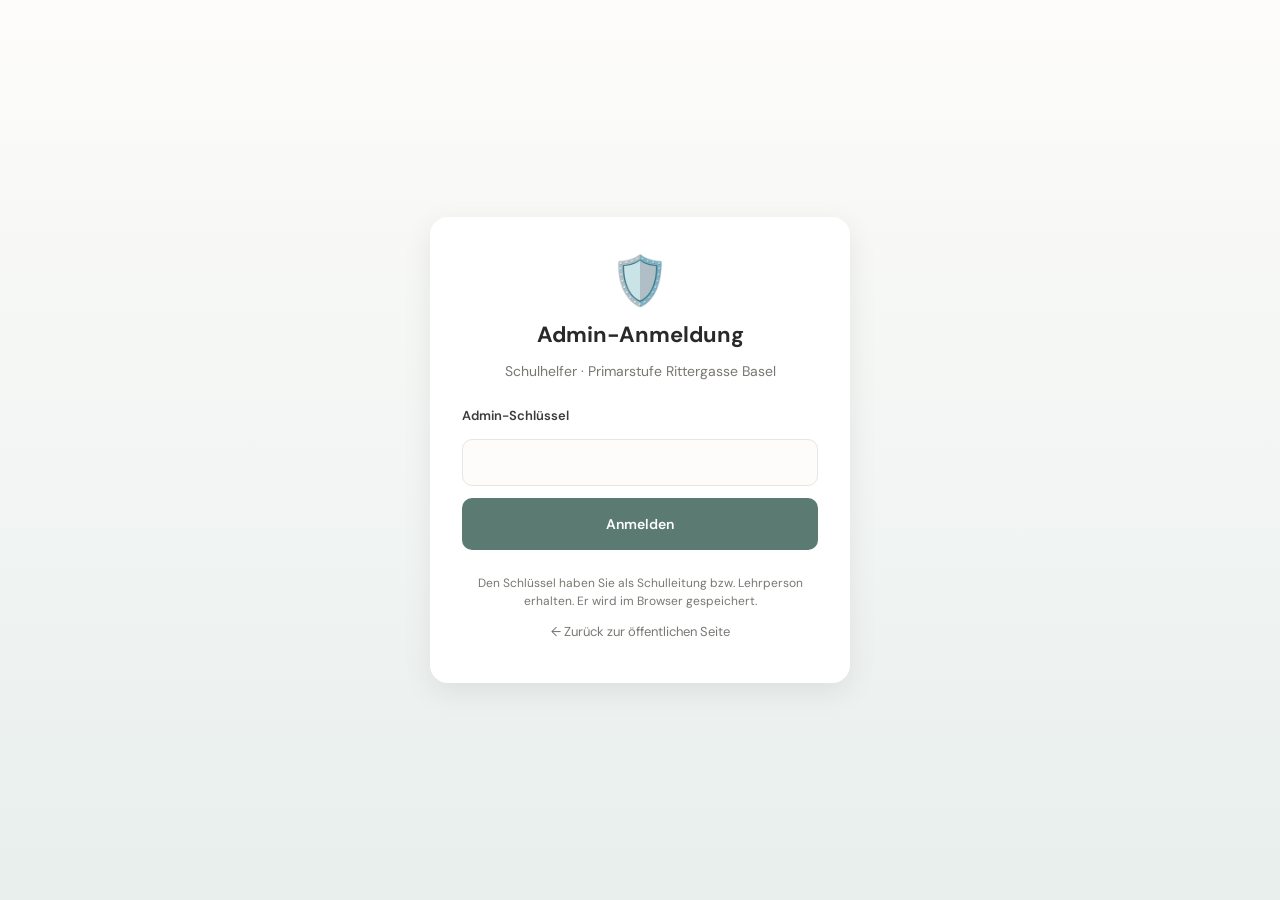
==== commit 69be41c1: "Audit fixes: privacy, mobile UX, accessibility Bundle of fixes from a deep review of the deployed ap" ====
--- a/admin/index.html
+++ b/admin/index.html
@@ -70,9 +70,9 @@
         <button type="button" class="btn btn-primary" id="new-event-btn">+ Neuer Anlass</button>
         <button type="button" class="btn btn-secondary" id="refresh-btn" aria-label="Liste aktualisieren">↻</button>
         <span class="toolbar-spacer"></span>
-        <button type="button" class="btn btn-ghost" id="integrity-btn" title="Auf Datenfehler prüfen">🔍 Daten prüfen</button>
-        <button type="button" class="btn btn-ghost" id="archive-btn" title="Vergangenes Jahr archivieren">📂 Jahr archivieren</button>
-        <a class="btn btn-ghost" id="sheet-link" href="#" target="_blank" rel="noopener noreferrer" title="Google-Tabelle öffnen (für Fortgeschrittene)">📋 Tabelle</a>
+        <button type="button" class="btn btn-ghost" id="integrity-btn" title="Auf Datenfehler prüfen"><span aria-hidden="true">🔍</span> Daten prüfen</button>
+        <button type="button" class="btn btn-ghost" id="archive-btn" title="Vergangenes Jahr archivieren"><span aria-hidden="true">📂</span> Jahr archivieren</button>
+        <a class="btn btn-ghost" id="sheet-link" href="#" target="_blank" rel="noopener noreferrer" title="Google-Tabelle öffnen (für Fortgeschrittene)"><span aria-hidden="true">📋</span> Tabelle</a>
       </div>
 
       <div id="loading-banner" class="admin-banner admin-banner--info" hidden>Wird geladen…</div>
@@ -129,7 +129,7 @@
           </div>
           <div class="form-row">
             <label for="event-helfer">Benötigte Helfer <span class="req" aria-hidden="true">*</span></label>
-            <input type="number" id="event-helfer" min="1" required placeholder="z.B. 8">
+            <input type="number" id="event-helfer" min="1" required placeholder="z.B. 8" inputmode="numeric" enterkeyhint="next">
           </div>
         </div>
         <div class="form-row">
@@ -140,6 +140,18 @@
           <label for="event-desc">Beschreibung <span class="hint">(optional)</span></label>
           <textarea id="event-desc" rows="3" maxlength="500" placeholder="Was sollen die Helfer tun?"></textarea>
         </div>
+        <fieldset class="form-fieldset form-fieldset--public">
+          <legend>Ansprechperson <span class="public-badge">öffentlich sichtbar</span></legend>
+          <p class="form-hint">Beide Felder sind optional. Wenn ausgefüllt, erscheinen sie auf der öffentlichen Anlass-Karte und im iCal-Eintrag. Bitte nur Schul-Kontaktdaten verwenden — keine privaten Mobilnummern.</p>
+          <div class="form-row">
+            <label for="event-kontakt-name">Kontaktperson</label>
+            <input type="text" id="event-kontakt-name" maxlength="80" placeholder="z.B. Frau Müller, Sekretariat">
+          </div>
+          <div class="form-row">
+            <label for="event-kontakt-email">Kontakt-Email</label>
+            <input type="email" id="event-kontakt-email" maxlength="254" placeholder="ansprech@schule.bs.ch" inputmode="email" enterkeyhint="done" autocapitalize="off" spellcheck="false">
+          </div>
+        </fieldset>
         <p id="event-form-error" class="error-msg" hidden></p>
         <footer class="modal-foot">
           <button type="button" class="btn btn-secondary" data-close>Abbrechen</button>
@@ -183,6 +195,7 @@
       <div id="helpers-list" class="helpers-list"></div>
       <p id="helpers-empty" class="admin-empty" hidden>Noch keine Anmeldungen.</p>
       <div class="helpers-bulk">
+        <button type="button" class="btn btn-secondary" id="helpers-docx-btn" title="Druckbare Helferliste als Word-Dokument herunterladen">📥 Helferliste (Word)</button>
         <button type="button" class="btn btn-secondary" id="helpers-mailto-btn">📧 E-Mail an alle</button>
         <button type="button" class="btn btn-primary" id="helpers-add-btn">+ Helfer manuell eintragen</button>
       </div>
@@ -206,11 +219,11 @@
         </div>
         <div class="form-row">
           <label for="manual-email">E-Mail <span class="req" aria-hidden="true">*</span></label>
-          <input type="email" id="manual-email" required maxlength="254" placeholder="email@beispiel.ch">
+          <input type="email" id="manual-email" required maxlength="254" placeholder="email@beispiel.ch" inputmode="email" enterkeyhint="next" autocapitalize="off" spellcheck="false">
         </div>
         <div class="form-row">
           <label for="manual-tel">Telefon <span class="hint">(optional)</span></label>
-          <input type="tel" id="manual-tel" maxlength="30" placeholder="+41 79 123 45 67">
+          <input type="tel" id="manual-tel" maxlength="30" placeholder="+41 79 123 45 67" inputmode="tel" enterkeyhint="done">
         </div>
         <p id="manual-error" class="error-msg" hidden></p>
         <footer class="modal-foot">
@@ -278,6 +291,7 @@
       SPREADSHEET_URL: 'https://docs.google.com/spreadsheets/d/1j844wKN_NrXyPSVyf1iuNfxydpGdUCOzQg9HQn549Qg/edit?usp=sharing'
     };
   </script>
+  <script src="../js/helferliste-docx.js"></script>
   <script src="admin.js"></script>
 </body>
 </html>
--- a/css/styles.css
+++ b/css/styles.css
@@ -256,10 +256,6 @@
   margin: 0;
 }
 
-.school-type {
-  display: none;
-}
-
 .header-intro {
   font-size: 1.0625rem;
   line-height: 1.65;
@@ -299,14 +295,17 @@
   to { opacity: 1; transform: translateY(0); }
 }
 
+/* Use theme tokens (not hardcoded literals) so dark mode flips
+   automatically. The previous fixed RGB values became unreadable
+   against the dark mode --error-bg / --success-bg surfaces. */
 .message--error {
   background: var(--error-bg);
-  color: #8b5a5a;
+  color: var(--error);
 }
 
 .message--success {
   background: var(--success-bg);
-  color: #4a6b5a;
+  color: var(--success);
 }
 
 .message-icon { flex-shrink: 0; }
@@ -439,10 +438,14 @@
   box-shadow: var(--shadow-md);
 }
 
-.event-card:focus {
-  outline: none;
-  border-color: var(--sage);
-  box-shadow: 0 0 0 3px var(--sage-light);
+/* Visible focus ring even when the card is also selected (the
+   selected state uses --sage-light as background, which made the
+   previous --sage-light shadow ring disappear). */
+.event-card:focus,
+.event-card:focus-visible {
+  outline: 2px solid var(--sage-dark);
+  outline-offset: 2px;
+  border-color: var(--sage-dark);
 }
 
 .event-card[aria-selected="true"] {
@@ -560,6 +563,24 @@
   line-height: 1.6;
   margin: 0 0 var(--space-5);
 }
+
+.event-contact {
+  display: inline-flex;
+  align-items: center;
+  gap: 6px;
+  flex-wrap: wrap;
+  font-size: 0.8125rem;
+  color: var(--gray-500);
+  background: var(--gray-100);
+  padding: 6px 10px;
+  border-radius: var(--radius);
+  margin: 0 0 var(--space-4);
+  line-height: 1.5;
+}
+.event-contact svg { flex-shrink: 0; color: var(--sage); }
+.event-contact-label { font-weight: 600; color: var(--gray-600); }
+.event-contact a { color: var(--sage-dark); text-decoration: none; }
+.event-contact a:hover { text-decoration: underline; }
 
 .event-actions {
   display: flex;
@@ -882,7 +903,7 @@
 .footer {
   background: var(--warm-white);
   border-top: 1px solid var(--gray-200);
-  padding: var(--space-10) 0;
+  padding: var(--space-10) 0 calc(var(--space-10) + env(safe-area-inset-bottom, 0px));
   margin-top: auto;
 }
 
--- a/admin/admin.css
+++ b/admin/admin.css
@@ -98,7 +98,10 @@
 .login-card input[type=password] {
   font-family: var(--font);
   padding: 12px 14px; border: 1.5px solid var(--gray-200); border-radius: var(--radius);
-  font-size: 15px; background: var(--cream); color: var(--gray-800);
+  /* iOS Safari auto-zooms anything <16px on focus, kicking the user
+     out of the centred login card. 16px stays at the user's chosen
+     scale. */
+  font-size: 16px; background: var(--cream); color: var(--gray-800);
 }
 .login-card input[type=password]:focus {
   border-color: var(--sage); outline: none;
@@ -121,6 +124,12 @@
   padding: var(--space-4) var(--space-6);
   position: sticky; top: 0; z-index: 10;
 }
+@media (max-width: 540px) {
+  /* On small phones the sticky header eats too much vertical space
+     (combined with iOS URL bar) and the modals can't fit at 90vh
+     once the keyboard is up. Drop sticky on mobile. */
+  .admin-header { position: relative; padding: var(--space-3) var(--space-4); }
+}
 .admin-header-row {
   max-width: 1100px; margin: 0 auto;
   display: flex; justify-content: space-between; align-items: center; gap: var(--space-4);
@@ -143,6 +152,30 @@
 .admin-toolbar {
   display: flex; gap: var(--space-3); align-items: center;
   margin-bottom: var(--space-6);
+  flex-wrap: wrap;
+}
+@media (max-width: 540px) {
+  /* Toolbar at 360px: Neuer Anlass + Refresh stay primary on row 1;
+     the three secondary actions wrap into a 2-col grid on row 2. */
+  .admin-toolbar {
+    display: grid;
+    grid-template-columns: 1fr auto;
+    gap: var(--space-2);
+  }
+  .admin-toolbar .toolbar-spacer { display: none; }
+  .admin-toolbar #integrity-btn,
+  .admin-toolbar #archive-btn,
+  .admin-toolbar #sheet-link {
+    grid-column: span 1;
+    justify-content: center;
+  }
+  .admin-toolbar .btn,
+  .admin-toolbar .btn-ghost {
+    min-height: 44px;
+    font-size: 13px;
+  }
+  /* Refresh icon-button keeps a fixed square footprint. */
+  .admin-toolbar #refresh-btn { min-width: 44px; padding: 0 var(--space-3); }
 }
 
 .admin-banner {
@@ -254,7 +287,21 @@
 
 @media (max-width: 540px) {
   .event-card { grid-template-columns: 1fr; }
-  .event-card-actions { flex-direction: row; }
+  .event-card-actions {
+    flex-direction: row;
+    flex-wrap: wrap;
+    gap: 6px;
+  }
+  /* Each action button takes at least its own line's worth of space
+     and keeps a 44-px tap target. Two-and-one wrapping at 360px is
+     fine — beats the previous "everything on one cramped row" layout. */
+  .event-card-actions .btn {
+    flex: 1 1 calc(50% - 3px);
+    min-height: 40px;
+    justify-content: center;
+    font-size: 13px;
+    padding: 8px 10px;
+  }
 }
 
 /* ----- Modal ----- */
@@ -314,12 +361,16 @@
   padding: 10px 12px;
   border: 1.5px solid var(--gray-200);
   border-radius: var(--radius);
-  font-size: 14px;
+  /* 16px prevents iOS auto-zoom on focus. */
+  font-size: 16px;
   background: var(--cream);
   color: var(--gray-800);
   width: 100%;
+  min-width: 0;
   box-sizing: border-box;
-}
+  -webkit-appearance: none;
+}
+.form-row input[type="date"] { appearance: none; }
 .form-row input:focus, .form-row textarea:focus {
   border-color: var(--sage); outline: none;
 }
@@ -337,6 +388,41 @@
   font-size: 13px;
   margin: 0;
 }
+
+/* ----- Public-contact fieldset (PR 7) ----- */
+.form-fieldset {
+  border: 1.5px solid var(--gray-200);
+  border-radius: var(--radius);
+  padding: var(--space-3) var(--space-4) var(--space-2);
+  margin: var(--space-4) 0;
+  background: var(--cream);
+}
+.form-fieldset legend {
+  padding: 0 8px;
+  font-size: 13px; font-weight: 600;
+  color: var(--gray-700);
+  display: inline-flex; align-items: center; gap: 8px;
+}
+.form-fieldset--public legend { color: var(--sage-dark); }
+.public-badge {
+  display: inline-block;
+  background: var(--warning-bg);
+  color: var(--warning);
+  font-size: 10px;
+  font-weight: 700;
+  text-transform: uppercase;
+  letter-spacing: 0.04em;
+  padding: 2px 8px;
+  border-radius: var(--radius-full);
+  border: 1px solid var(--warning);
+}
+.form-hint {
+  font-size: 12px;
+  color: var(--gray-500);
+  margin: 4px 0 var(--space-3);
+  line-height: 1.5;
+}
+.form-fieldset .form-row { margin-bottom: var(--space-3); }
 
 /* ----- Toolbar layout (PR 4 additions) ----- */
 .admin-toolbar { flex-wrap: wrap; }
@@ -400,8 +486,32 @@
 }
 
 @media (max-width: 600px) {
-  .helper-row { grid-template-columns: 1fr; }
+  .helper-row {
+    grid-template-columns: 1fr;
+    gap: var(--space-2);
+  }
   .helper-row > * { min-width: 0; }
+  /* 44-px tap targets across the row on mobile so teachers can change
+     status / open a notiz / tap an email link without hunting. */
+  .helper-row .h-name { font-size: 14px; }
+  .helper-row .h-email a,
+  .helper-row .h-tel a {
+    display: inline-block;
+    padding: 8px 0;
+    font-size: 13px;
+  }
+  .helper-row select {
+    min-height: 44px;
+    padding: 8px 10px;
+    font-size: 14px;
+    width: 100%;
+  }
+  .helper-row .h-noteBtn {
+    min-height: 44px;
+    padding: 8px 12px;
+    font-size: 13px;
+    width: 100%;
+  }
 }
 
 .helpers-bulk {
@@ -451,7 +561,7 @@
   font-family: var(--font);
   width: 100%; padding: 10px 12px;
   border: 1.5px solid var(--gray-200); border-radius: var(--radius);
-  background: var(--cream); font-size: 14px;
+  background: var(--cream); font-size: 16px;
 }
 select#archive-year:focus { border-color: var(--sage); outline: none; }
 
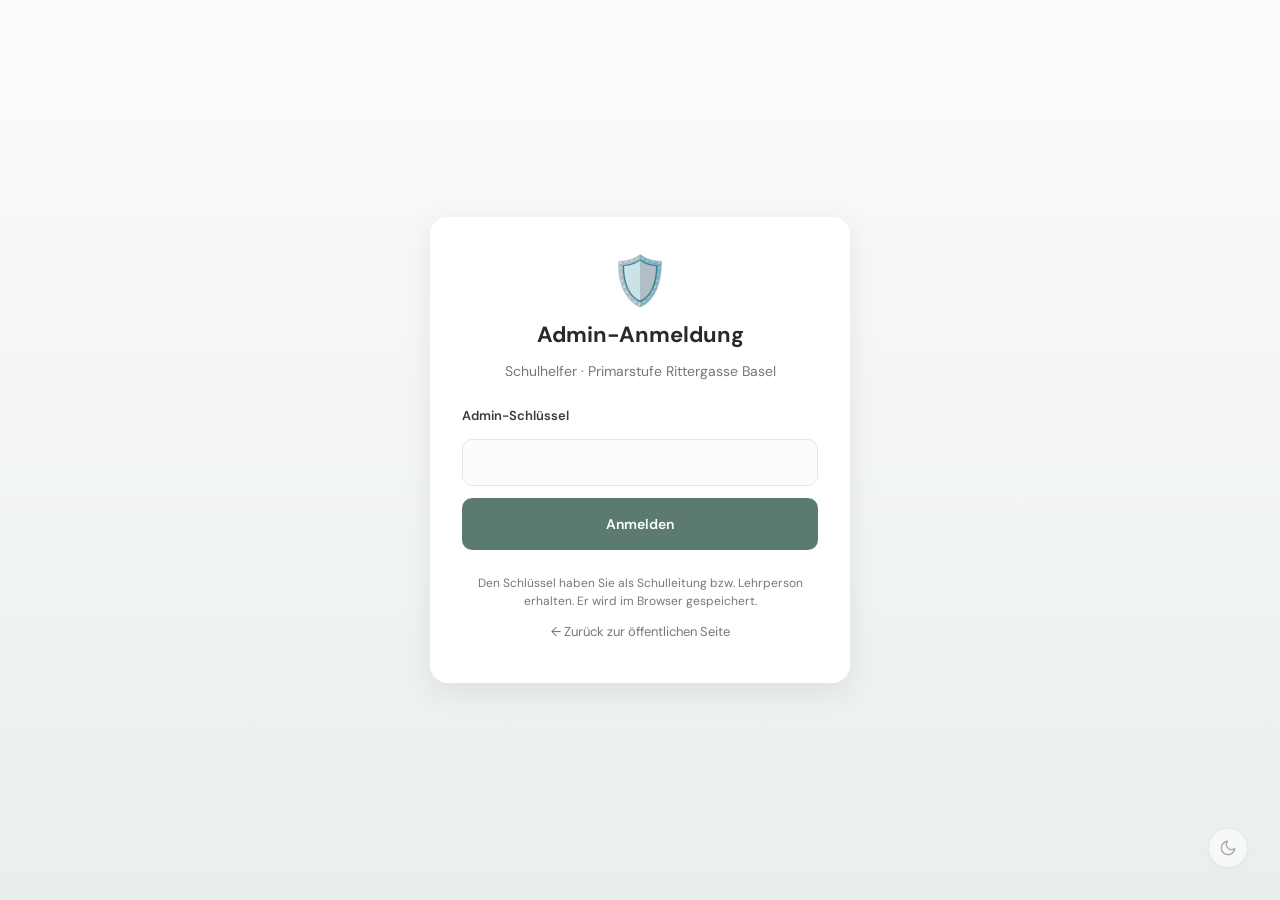
==== commit 2a028f34: "Fix admin modal regression + add theme toggle Two issues from the polish round.  1. Helfer / Bearbei" ====
--- a/admin/index.html
+++ b/admin/index.html
@@ -3,7 +3,8 @@
 <head>
   <meta charset="UTF-8">
   <meta name="viewport" content="width=device-width, initial-scale=1, viewport-fit=cover">
-  <meta name="theme-color" content="#1e3a5f">
+  <meta name="theme-color" content="#fdfcfa" media="(prefers-color-scheme: light)">
+  <meta name="theme-color" content="#1c1c1a" media="(prefers-color-scheme: dark)">
   <meta name="robots" content="noindex,nofollow">
   <title>Admin · Schulhelfer Rittergasse</title>
 
@@ -60,7 +61,7 @@
         </div>
         <nav class="admin-nav">
           <a href="../" class="btn btn-ghost">→ öffentliche Seite</a>
-          <button type="button" class="btn btn-ghost" id="logout-btn">Abmelden</button>
+          <button type="button" class="btn btn-ghost js-logout-btn">Abmelden</button>
         </nav>
       </div>
     </header>
@@ -106,6 +107,25 @@
         <p id="past-empty" class="admin-empty" hidden>Keine vergangenen Anlässe.</p>
       </section>
     </main>
+
+    <footer class="admin-footer" role="contentinfo">
+      <div class="admin-footer-inner">
+        <div class="admin-footer-brand">
+          <span class="admin-footer-icon" aria-hidden="true">🛡️</span>
+          <div>
+            <strong>Schulhelfer · Admin</strong>
+            <span class="admin-footer-school">Primarstufe Rittergasse Basel</span>
+          </div>
+        </div>
+        <nav class="admin-footer-nav" aria-label="Footer">
+          <a href="#dashboard-view" class="admin-footer-link">↑ Nach oben</a>
+          <span class="admin-footer-sep" aria-hidden="true">·</span>
+          <a href="../" class="admin-footer-link">→ öffentliche Seite</a>
+          <span class="admin-footer-sep" aria-hidden="true">·</span>
+          <button type="button" class="admin-footer-link js-logout-btn">Abmelden</button>
+        </nav>
+      </div>
+    </footer>
   </section>
 
   <!-- ============================ Event modal ============================ -->
@@ -291,6 +311,54 @@
       SPREADSHEET_URL: 'https://docs.google.com/spreadsheets/d/1j844wKN_NrXyPSVyf1iuNfxydpGdUCOzQg9HQn549Qg/edit?usp=sharing'
     };
   </script>
+  <!-- Theme Toggle Button (same pattern as the public site) -->
+  <button class="theme-toggle" id="theme-toggle" aria-label="Farbschema wechseln" title="Farbschema wechseln">
+    <svg class="icon-moon" viewBox="0 0 24 24" fill="none" stroke="currentColor" stroke-width="2" stroke-linecap="round" stroke-linejoin="round">
+      <path d="M21 12.79A9 9 0 1 1 11.21 3 7 7 0 0 0 21 12.79z"></path>
+    </svg>
+    <svg class="icon-sun" viewBox="0 0 24 24" fill="none" stroke="currentColor" stroke-width="2" stroke-linecap="round" stroke-linejoin="round">
+      <circle cx="12" cy="12" r="5"></circle>
+      <line x1="12" y1="1" x2="12" y2="3"></line>
+      <line x1="12" y1="21" x2="12" y2="23"></line>
+      <line x1="4.22" y1="4.22" x2="5.64" y2="5.64"></line>
+      <line x1="18.36" y1="18.36" x2="19.78" y2="19.78"></line>
+      <line x1="1" y1="12" x2="3" y2="12"></line>
+      <line x1="21" y1="12" x2="23" y2="12"></line>
+      <line x1="4.22" y1="19.78" x2="5.64" y2="18.36"></line>
+      <line x1="18.36" y1="5.64" x2="19.78" y2="4.22"></line>
+    </svg>
+  </button>
+
+  <!-- Theme Script (mirrors index.html so localStorage 'theme' is the
+       single source of truth across public + admin pages) -->
+  <script>
+    (function() {
+      const toggle = document.getElementById('theme-toggle');
+      const html = document.documentElement;
+      function getPreferredTheme() {
+        const saved = localStorage.getItem('theme');
+        if (saved) return saved;
+        return window.matchMedia('(prefers-color-scheme: dark)').matches ? 'dark' : 'light';
+      }
+      function applyTheme(theme) {
+        if (theme === 'dark') html.setAttribute('data-theme', 'dark');
+        else html.removeAttribute('data-theme');
+      }
+      function setTheme(theme) {
+        applyTheme(theme);
+        localStorage.setItem('theme', theme);
+      }
+      applyTheme(getPreferredTheme());
+      toggle.addEventListener('click', () => {
+        const current = html.getAttribute('data-theme');
+        setTheme(current === 'dark' ? 'light' : 'dark');
+      });
+      window.matchMedia('(prefers-color-scheme: dark)').addEventListener('change', (e) => {
+        if (!localStorage.getItem('theme')) applyTheme(e.matches ? 'dark' : 'light');
+      });
+    })();
+  </script>
+
   <script src="../js/helferliste-docx.js"></script>
   <script src="admin.js"></script>
 </body>
--- a/admin/admin.css
+++ b/admin/admin.css
@@ -54,11 +54,20 @@
 }
 .btn-ghost:hover { color: var(--gray-800); background: var(--gray-100); }
 
+/* Outline danger button — visually subordinate to primary/secondary
+   so destructive actions never compete with the everyday gestures.
+   Hover reveals the filled-tone treatment. */
 .btn-danger {
-  background: var(--error);
-  color: var(--white);
-}
-.btn-danger:hover:not(:disabled) { background: #a96666; }
+  background: transparent;
+  color: var(--error);
+  border-color: var(--error);
+  font-weight: 500;
+}
+.btn-danger:hover:not(:disabled) {
+  background: var(--error-bg);
+  color: var(--error);
+  border-color: var(--error);
+}
 
 .btn-spinner {
   width: 14px; height: 14px; border-radius: 50%;
@@ -195,13 +204,15 @@
   display: flex; align-items: baseline; gap: var(--space-3);
   margin-bottom: var(--space-3);
 }
+/* Small, letter-spaced section heads — magazine-style restraint so
+   the eye lands on event content, not the labels. */
 .admin-section-head h2 {
-  font-size: 16px; font-weight: 600; margin: 0; color: var(--gray-700);
-  text-transform: uppercase; letter-spacing: 0.06em;
+  font-size: 12px; font-weight: 600; margin: 0; color: var(--gray-500);
+  text-transform: uppercase; letter-spacing: 0.12em;
 }
 .admin-count {
   background: var(--gray-100); color: var(--gray-600);
-  font-size: 12px; font-weight: 600;
+  font-size: 11px; font-weight: 600;
   padding: 2px 8px; border-radius: var(--radius-full);
 }
 .admin-empty {
@@ -291,16 +302,34 @@
     flex-direction: row;
     flex-wrap: wrap;
     gap: 6px;
-  }
-  /* Each action button takes at least its own line's worth of space
-     and keeps a 44-px tap target. Two-and-one wrapping at 360px is
-     fine — beats the previous "everything on one cramped row" layout. */
-  .event-card-actions .btn {
-    flex: 1 1 calc(50% - 3px);
-    min-height: 40px;
+    align-items: center;
+  }
+  /* Hierarchy on small screens:
+     · Helfer (always the first .btn) is the dominant action — full
+       row, generous tap target.
+     · Bearbeiten sits on row 2 and grows to fill what's left.
+     · Absagen stays the outline danger style and tucks into the
+       remainder of row 2 with a smaller footprint, so the gesture
+       teachers reach for is "see helpers" or "edit", not "delete". */
+  .event-card-actions .btn:first-child {
+    flex: 1 1 100%;
+    min-height: 42px;
     justify-content: center;
     font-size: 13px;
-    padding: 8px 10px;
+    padding: 9px 12px;
+  }
+  .event-card-actions .btn-secondary:not(:first-child) {
+    flex: 1 1 auto;
+    min-height: 38px;
+    justify-content: center;
+    font-size: 13px;
+    padding: 7px 10px;
+  }
+  .event-card-actions .btn-danger {
+    flex: 0 0 auto;
+    min-height: 38px;
+    padding: 7px 12px;
+    font-size: 12px;
   }
 }
 
@@ -424,6 +453,70 @@
 }
 .form-fieldset .form-row { margin-bottom: var(--space-3); }
 
+/* ----- Admin footer ----- */
+.admin-footer {
+  margin-top: var(--space-12);
+  padding: var(--space-8) var(--space-6) calc(var(--space-8) + env(safe-area-inset-bottom, 0px));
+  background: var(--warm-white);
+  border-top: 1px solid var(--gray-200);
+}
+.admin-footer-inner {
+  max-width: 1100px;
+  margin: 0 auto;
+  display: flex;
+  align-items: center;
+  justify-content: space-between;
+  gap: var(--space-5);
+  flex-wrap: wrap;
+}
+.admin-footer-brand {
+  display: flex;
+  align-items: center;
+  gap: var(--space-3);
+  font-size: 13px;
+  color: var(--gray-600);
+}
+.admin-footer-brand strong {
+  display: block;
+  color: var(--gray-800);
+  font-weight: 600;
+  font-size: 14px;
+}
+.admin-footer-school {
+  display: block;
+  font-size: 12px;
+  color: var(--gray-500);
+}
+.admin-footer-icon { font-size: 22px; line-height: 1; }
+.admin-footer-nav {
+  display: flex;
+  align-items: center;
+  gap: var(--space-2);
+  font-size: 13px;
+  flex-wrap: wrap;
+}
+.admin-footer-link {
+  color: var(--gray-500);
+  text-decoration: none;
+  background: transparent;
+  border: 0;
+  padding: 6px 8px;
+  font-family: var(--font);
+  font-size: 13px;
+  cursor: pointer;
+  border-radius: var(--radius-sm);
+}
+.admin-footer-link:hover { color: var(--gray-800); background: var(--gray-100); }
+.admin-footer-sep { color: var(--gray-300); }
+
+@media (max-width: 540px) {
+  .admin-footer { padding: var(--space-6) var(--space-4) calc(var(--space-6) + env(safe-area-inset-bottom, 0px)); }
+  .admin-footer-inner { flex-direction: column; align-items: flex-start; gap: var(--space-3); }
+  .admin-footer-nav { width: 100%; justify-content: center; }
+}
+
+:root[data-theme="dark"] .admin-footer { background: var(--gray-700, #2a2927); border-color: var(--gray-600); }
+
 /* ----- Toolbar layout (PR 4 additions) ----- */
 .admin-toolbar { flex-wrap: wrap; }
 .toolbar-spacer { flex: 1; min-width: 0; }
@@ -519,6 +612,15 @@
   margin-top: var(--space-5);
   padding-top: var(--space-4);
   border-top: 1px solid var(--gray-200);
+  flex-wrap: wrap;
+}
+@media (max-width: 540px) {
+  /* On phones the three bulk actions wrap into a 2+1 grid with the
+     primary "+ Helfer manuell eintragen" full-width on row 2 — the
+     thumb-reachable bottom of the modal. */
+  .helpers-bulk { gap: var(--space-2); justify-content: stretch; }
+  .helpers-bulk .btn { flex: 1 1 calc(50% - 4px); justify-content: center; min-height: 42px; font-size: 13px; }
+  .helpers-bulk .btn-primary { flex: 1 1 100%; }
 }
 
 /* ----- Helper count button on event card ----- */
